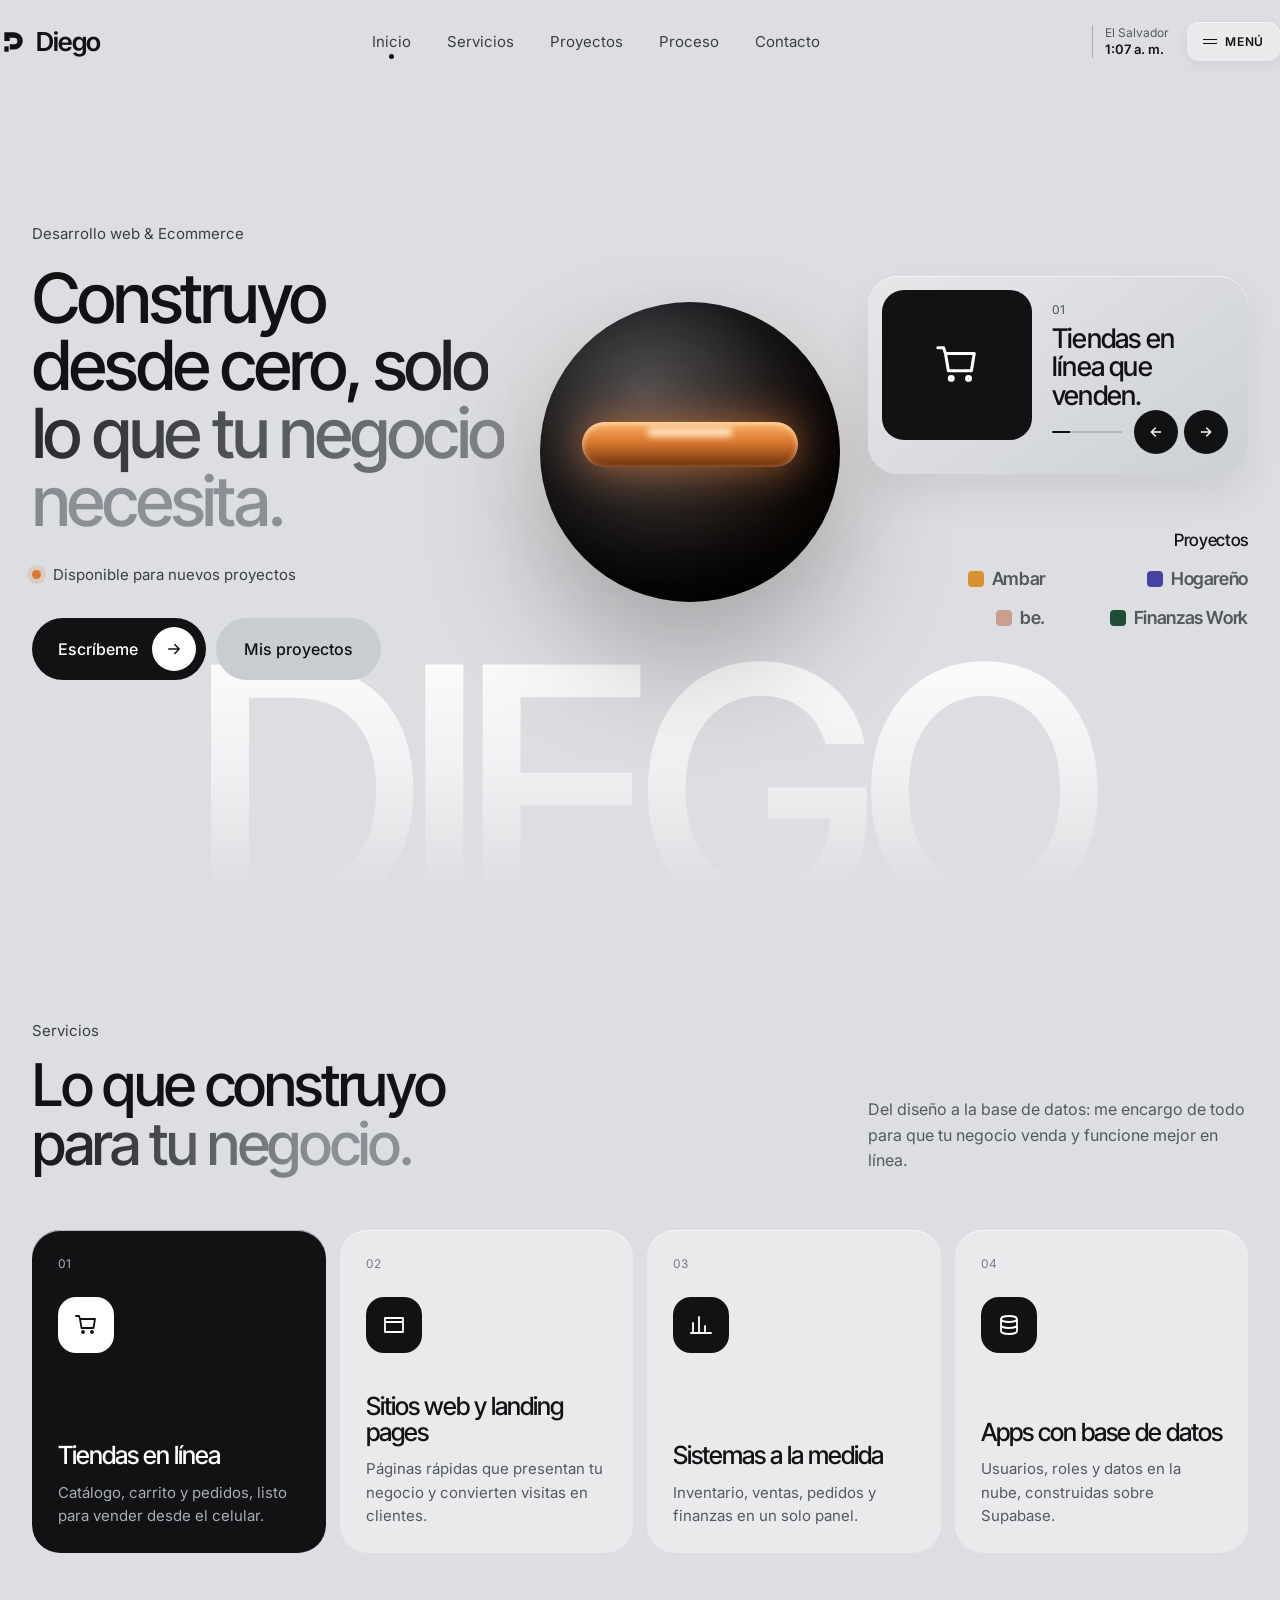
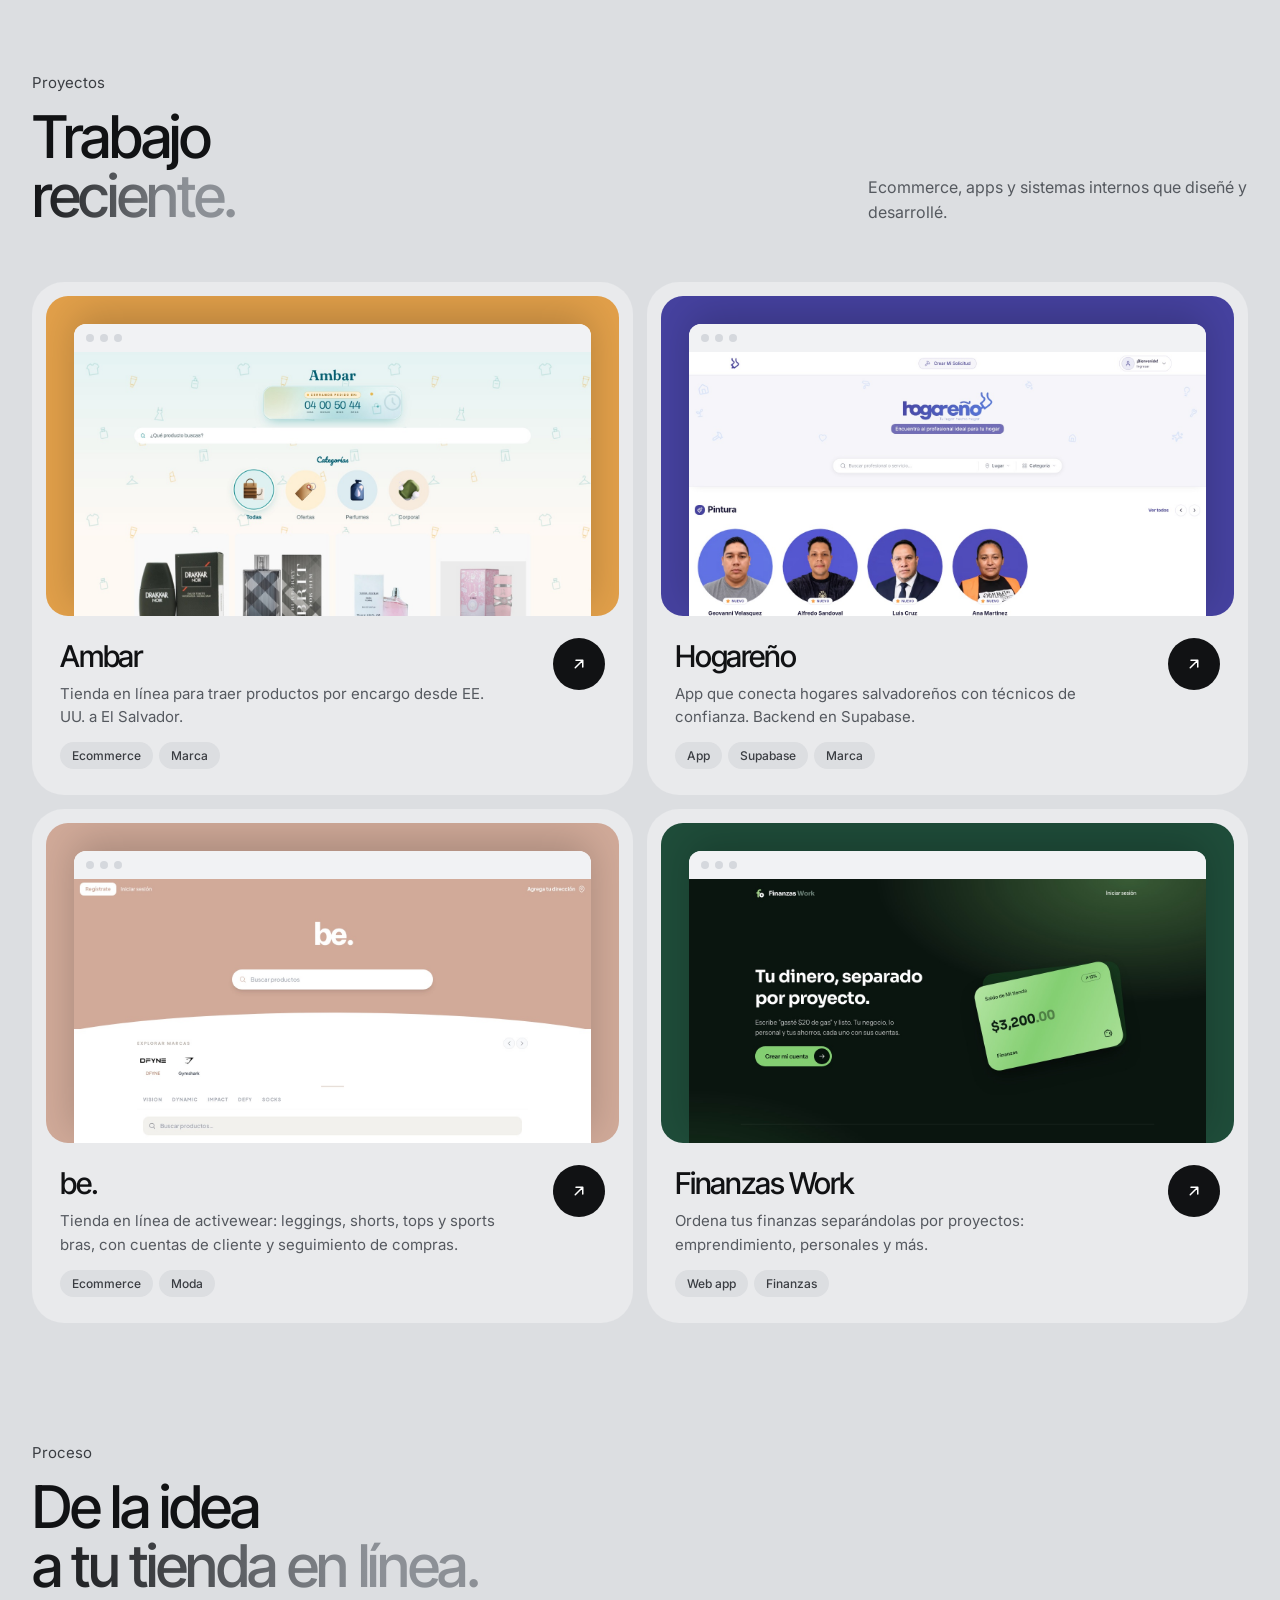
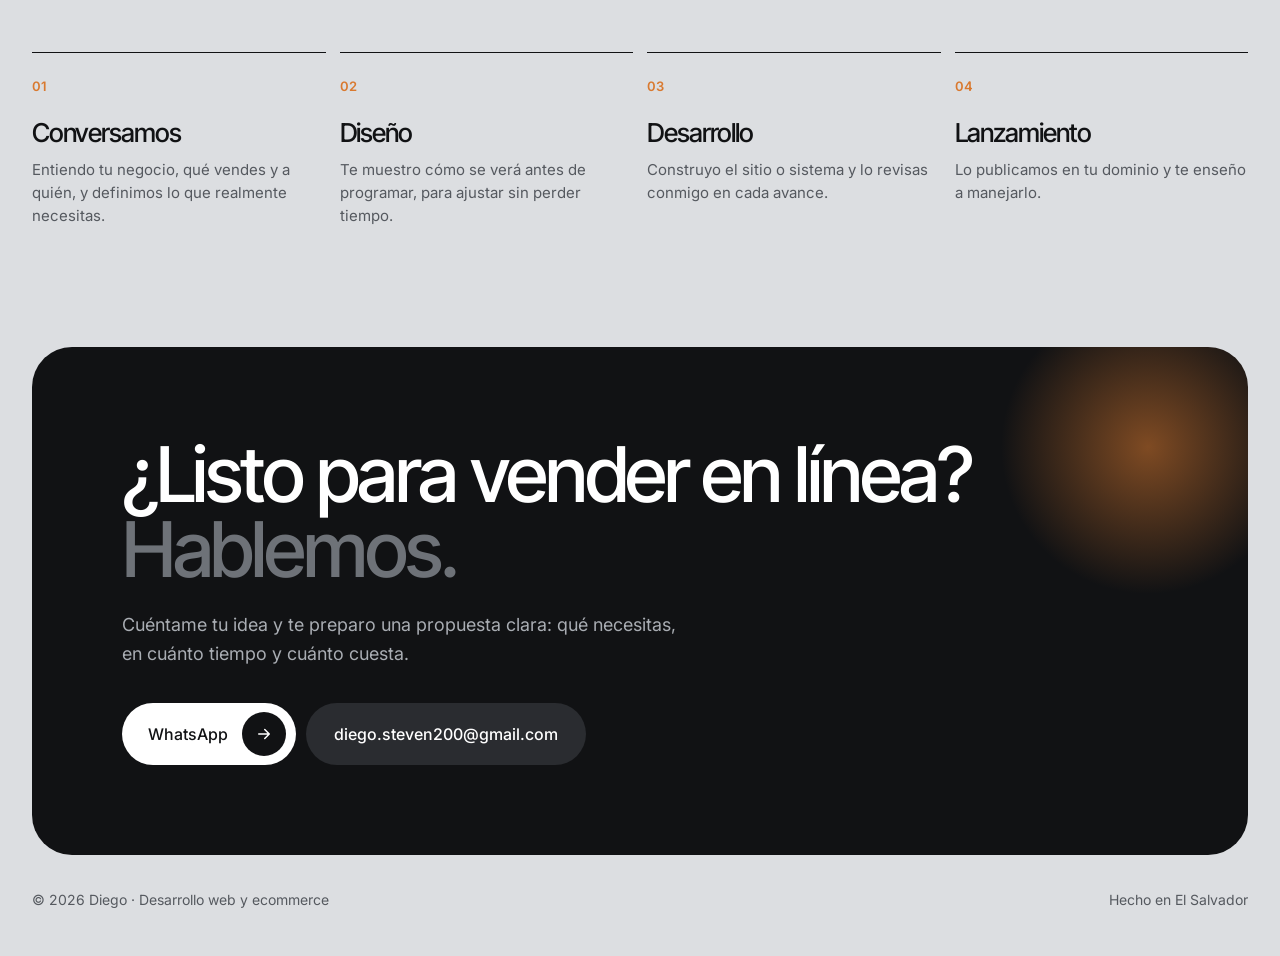
==== index.html @ 3a3959de "Cambiar Meli por be. (beoficial.com)" ====
<!doctype html>
<html lang="es">
<head>
<meta charset="utf-8">
<meta name="viewport" content="width=device-width, initial-scale=1">
<title>Diego — Desarrollo web y ecommerce</title>
<meta name="description" content="Diseño y desarrollo de tiendas en línea, sitios web y sistemas a la medida en El Salvador.">
<link rel="preconnect" href="https://fonts.googleapis.com">
<link href="https://fonts.googleapis.com/css2?family=Inter:wght@400;500;600&family=Inter+Tight:wght@400;500;600;700&display=swap" rel="stylesheet">
<style>
  /* ====== Colores: cambia aquí ====== */
  :root{
    --bg:#DCDEE1;        /* gris del fondo */
    --ink:#111214;       /* negro principal */
    --gray:#8C9096;      /* gris del texto que se desvanece */
    --soft:#C9CCD0;      /* gris de botones y tarjetas */
    --card:#E9EAEC;
    --accent:#D9792F;    /* naranja de detalles */
  }
  *{box-sizing:border-box}
  html{scroll-behavior:smooth}
  body{margin:0;background:var(--bg);color:var(--ink);font-family:Inter,system-ui,sans-serif;-webkit-font-smoothing:antialiased}
  a{color:inherit;text-decoration:none}
  h1,h2,h3{font-family:'Inter Tight',Inter,sans-serif;margin:0;letter-spacing:-.04em}
  p{margin:0}
  button{font:inherit;cursor:pointer;border:0;background:none;color:inherit}
  .container{max-width:1320px;margin:0 auto;padding:0 32px}

  /* ---------- Header ---------- */
  header{position:sticky;top:0;z-index:20;background:rgba(220,222,225,.8);backdrop-filter:blur(12px)}
  .nav{display:flex;align-items:center;justify-content:space-between;gap:16px;padding:20px 0}
  .logo{display:flex;align-items:center;gap:10px;font-family:'Inter Tight',sans-serif;font-weight:600;font-size:26px;letter-spacing:-.03em}
  .logo svg{width:26px;height:26px}
  .menu{display:flex;gap:4px}
  .menu a{position:relative;padding:12px 16px;font-size:15px;color:#3A3D42;border-radius:999px}
  .menu a:hover{background:rgba(0,0,0,.05)}
  .menu a.active::after{content:"";position:absolute;left:50%;bottom:4px;width:5px;height:5px;margin-left:-2.5px;border-radius:50%;background:var(--ink)}
  .right{display:flex;align-items:center;gap:18px}
  .clock{border-left:1px solid #A9ADB3;padding-left:12px;font-size:12px;line-height:1.35;color:#55595F}
  .clock b{display:block;font-weight:600;color:var(--ink);font-size:13px}
  .menu-btn{display:flex;align-items:center;gap:8px;padding:12px 16px;font-size:12px;font-weight:600;letter-spacing:.06em;background:var(--card);border-radius:12px;box-shadow:0 1px 0 rgba(255,255,255,.7) inset,0 4px 14px rgba(0,0,0,.06)}
  .menu-btn span{display:block;width:14px;height:1.5px;background:var(--ink);box-shadow:0 4px 0 var(--ink)}
  .menu-btn span{transform:translateY(-2px)}

  /* ---------- Hero ---------- */
  .hero{position:relative;overflow:hidden;min-height:calc(100vh - 82px);display:flex;flex-direction:column}
  .hero-grid{position:relative;z-index:2;flex:1;display:grid;grid-template-columns:minmax(0,1.2fr) minmax(0,.75fr) 380px;gap:28px;align-items:center;padding-top:40px;padding-bottom:120px}
  .eyebrow{font-size:15px;color:#3A3D42;margin-bottom:22px}
  .hero h1{font-weight:500;font-size:clamp(44px,5.4vw,84px);line-height:.98}
  .fade{background:linear-gradient(90deg,var(--ink) 0%,var(--gray) 75%);-webkit-background-clip:text;background-clip:text;color:transparent}
  .status{display:flex;align-items:center;gap:12px;margin-top:30px;font-size:15px;color:#3A3D42}
  .dot{width:9px;height:9px;border-radius:50%;background:var(--accent);box-shadow:0 0 0 5px rgba(217,121,47,.18)}
  .ctas{display:flex;flex-wrap:wrap;gap:10px;margin-top:34px}
  .pill{display:inline-flex;align-items:center;gap:14px;height:62px;padding:0 10px 0 26px;border-radius:999px;font-size:16px;font-weight:500}
  .pill-dark{background:var(--ink);color:#fff}
  .pill-dark i{width:44px;height:44px;border-radius:50%;background:#fff;color:var(--ink);display:flex;align-items:center;justify-content:center;transition:transform .25s}
  .pill-dark:hover i{transform:translateX(4px)}
  .pill-gray{background:var(--soft);color:var(--ink);padding:0 28px}
  .pill-gray:hover{background:#BCC0C5}

  /* orbe central (reemplazable por tu foto) */
  .visual{position:relative;width:100%;max-width:400px;aspect-ratio:1;justify-self:center;pointer-events:none}
  .orb{position:absolute;inset:0;border-radius:50%;
       background:radial-gradient(circle at 35% 30%,#4a4d52 0%,#1b1c1f 45%,#0a0a0b 70%);
       box-shadow:inset -30px -40px 80px rgba(0,0,0,.6),0 60px 120px rgba(0,0,0,.25)}
  .glow{position:absolute;left:14%;right:14%;top:40%;height:15%;border-radius:999px;
        background:linear-gradient(180deg,#FFB067 0%,#D9792F 45%,#6A2E0C 100%);
        box-shadow:0 0 40px rgba(255,140,60,.55),0 0 120px rgba(255,120,40,.35),inset 0 2px 6px rgba(255,230,190,.8)}
  .glow::after{content:"";position:absolute;left:30%;right:30%;top:12%;height:22%;border-radius:999px;background:rgba(255,236,200,.85);filter:blur(3px)}
  .hero-photo{position:absolute;inset:0;width:100%;height:100%;object-fit:contain}

  .side{justify-self:end;width:100%;max-width:420px;display:flex;flex-direction:column;gap:56px}
  .slider{position:relative;z-index:2;background:linear-gradient(145deg,#E6E7E9,#CDD0D4);border-radius:30px;padding:14px;display:grid;grid-template-columns:150px 1fr;gap:20px;box-shadow:0 1px 0 rgba(255,255,255,.6) inset,0 20px 40px rgba(0,0,0,.08)}
  .slider .tile{aspect-ratio:1;border-radius:22px;background:var(--ink);color:#fff;display:flex;align-items:center;justify-content:center}
  .slider .tile svg{width:46px;height:46px}
  .slide-body{display:flex;flex-direction:column;padding:12px 6px 6px 0;min-height:150px}
  .slide-n{font-size:12px;color:#4A4E54}
  .slide-t{font-family:'Inter Tight',sans-serif;font-size:27px;line-height:1.05;letter-spacing:-.03em;color:var(--ink);margin-top:8px;font-weight:500}
  .slide-foot{margin-top:auto;display:flex;align-items:center;justify-content:space-between;gap:12px}
  .bar{flex:1;height:2px;background:rgba(0,0,0,.15);border-radius:2px;overflow:hidden}
  .bar span{display:block;height:100%;width:25%;background:var(--ink);transition:transform .35s}
  .arrows{display:flex;gap:6px}
  .arrows button{width:44px;height:44px;border-radius:50%;background:var(--ink);color:#fff;display:flex;align-items:center;justify-content:center}
  .arrows button:hover{background:#2A2C30}

  .clients h4{margin:0 0 18px;text-align:right;font-family:'Inter Tight',sans-serif;font-weight:500;font-size:17px;letter-spacing:-.02em}
  .logos{display:grid;grid-template-columns:repeat(2,minmax(0,1fr));gap:18px 26px;justify-items:end}
  .logos span{display:flex;align-items:center;gap:8px;font-family:'Inter Tight',sans-serif;font-weight:600;font-size:18px;color:#55595F;letter-spacing:-.02em}
  .logos i{width:16px;height:16px;border-radius:4px;background:#55595F;display:inline-block}

  .wordmark{position:absolute;z-index:0;left:0;right:0;bottom:-.18em;text-align:center;font-family:'Inter Tight',sans-serif;font-weight:500;font-size:clamp(120px,27vw,420px);line-height:1;letter-spacing:-.06em;
            background:linear-gradient(180deg,#fff 0%,rgba(255,255,255,.55) 45%,rgba(220,222,225,0) 80%);-webkit-background-clip:text;background-clip:text;color:transparent;pointer-events:none;user-select:none}

  /* ---------- Secciones ---------- */
  section.block{padding:120px 0}
  .sec-head{display:flex;flex-wrap:wrap;justify-content:space-between;align-items:flex-end;gap:24px;margin-bottom:56px}
  .sec-head small{display:block;font-size:15px;color:#3A3D42;margin-bottom:16px}
  .sec-head h2{font-weight:500;font-size:clamp(36px,4.6vw,64px);line-height:1}
  .sec-head p{max-width:380px;font-size:16px;line-height:1.6;color:#55595F}

  .services{display:grid;grid-template-columns:repeat(4,minmax(0,1fr));gap:14px}
  .svc{background:var(--card);border-radius:28px;padding:26px;min-height:300px;display:flex;flex-direction:column;box-shadow:0 1px 0 rgba(255,255,255,.7) inset}
  .svc .n{font-size:12px;color:#7A7E84}
  .svc .ic{width:56px;height:56px;border-radius:18px;background:var(--ink);color:#fff;display:flex;align-items:center;justify-content:center;margin:26px 0 auto}
  .svc h3{font-weight:500;font-size:25px;line-height:1.05;margin-top:40px}
  .svc p{margin-top:12px;font-size:15px;line-height:1.55;color:#55595F}
  .svc.dark{background:var(--ink);color:#fff}
  .svc.dark .ic{background:#fff;color:var(--ink)}
  .svc.dark p,.svc.dark .n{color:#A9ADB3}

  .projects{display:grid;grid-template-columns:repeat(2,minmax(0,1fr));gap:14px}
  .proj{background:var(--card);border-radius:32px;padding:14px;display:flex;flex-direction:column}
  .shot{height:320px;border-radius:22px;padding:28px 28px 0;display:flex;align-items:flex-end;overflow:hidden}
  .shot img{width:100%;height:100%;object-fit:cover;object-position:top;border-radius:12px 12px 0 0}
  .mock{width:100%;height:100%;background:#fff;border-radius:12px 12px 0 0;box-shadow:0 -10px 40px rgba(0,0,0,.2);display:flex;flex-direction:column;overflow:hidden}
  .mock .top{height:28px;background:#F1F2F4;display:flex;align-items:center;gap:6px;padding:0 12px}
  .mock .top i{width:8px;height:8px;border-radius:50%;background:#D5D8DD}
  .mock .in{flex:1;padding:18px;display:flex;flex-direction:column;gap:12px}
  .mock .row{display:flex;justify-content:space-between;align-items:center;font-family:'Inter Tight',sans-serif;font-weight:700;font-size:18px}
  .mock .row span{width:60px;height:20px;border-radius:6px}
  .mock .g{display:grid;grid-template-columns:repeat(3,1fr);gap:10px;flex:1}
  .mock .g div{border-radius:8px}
  .mock img{flex:1;min-height:0;width:100%;height:auto;object-fit:cover;object-position:top;border-radius:0;display:block}
  a.shot .mock{transition:transform .3s ease}
  a.shot:hover .mock{transform:translateY(-6px)}
  .proj-info{display:flex;justify-content:space-between;align-items:flex-start;gap:16px;padding:22px 14px 12px}
  .proj-info h3{font-weight:500;font-size:30px}
  .proj-info p{margin-top:8px;font-size:15px;line-height:1.55;color:#55595F;max-width:440px}
  .tags{display:flex;flex-wrap:wrap;gap:6px;margin-top:14px}
  .tags span{font-size:12px;font-weight:500;padding:6px 12px;border-radius:999px;background:var(--bg);color:#3A3D42}
  .go{flex:none;width:52px;height:52px;border-radius:50%;background:var(--ink);color:#fff;display:flex;align-items:center;justify-content:center}
  .go.off{background:var(--soft)}

  .steps{display:grid;grid-template-columns:repeat(4,minmax(0,1fr));gap:14px;list-style:none;margin:0;padding:0}
  .steps li{border-top:1.5px solid var(--ink);padding-top:22px}
  .steps .n{font-size:13px;color:var(--accent);font-weight:600}
  .steps h3{font-weight:500;font-size:26px;margin-top:22px}
  .steps p{margin-top:10px;font-size:15px;line-height:1.55;color:#55595F}

  .contact{background:var(--ink);color:#fff;border-radius:40px;padding:clamp(36px,7vw,96px);position:relative;overflow:hidden}
  .contact h2{font-weight:500;font-size:clamp(40px,6vw,88px);line-height:.98;max-width:900px}
  .contact h2 em{font-style:normal;color:#6E7278}
  .contact p{margin-top:24px;font-size:18px;line-height:1.6;color:#A9ADB3;max-width:560px}
  .contact .ctas .pill-dark{background:#fff;color:var(--ink)}
  .contact .ctas .pill-dark i{background:var(--ink);color:#fff}
  .contact .ctas .pill-gray{background:#2A2C30;color:#fff}
  .contact .glow-line{position:absolute;right:-60px;top:-60px;width:320px;height:320px;border-radius:50%;background:radial-gradient(circle,rgba(217,121,47,.55),rgba(217,121,47,0) 65%)}

  footer{display:flex;flex-wrap:wrap;justify-content:space-between;gap:12px;padding:36px 0 48px;font-size:14px;color:#55595F}

  /* ---------- Responsive ---------- */
  @media (max-width:1080px){
    .menu{display:none}
    .menu.open{display:flex;position:absolute;top:76px;left:16px;right:16px;flex-direction:column;background:var(--card);border-radius:20px;padding:10px;box-shadow:0 20px 40px rgba(0,0,0,.12)}
    .hero-grid{grid-template-columns:1fr;gap:48px}
    .visual{max-width:340px}
    .side{justify-self:stretch;max-width:none}
    .services{grid-template-columns:repeat(2,minmax(0,1fr))}
    .steps{grid-template-columns:repeat(2,minmax(0,1fr))}
  }
  @media (max-width:720px){
    .container{padding:0 20px}
    .clock{display:none}
    .projects,.services,.steps{grid-template-columns:1fr}
    .slider{grid-template-columns:110px 1fr}
    .slide-t{font-size:22px}
    .logos{justify-items:start}
    .clients h4{text-align:left}
    .shot{height:240px}
    section.block{padding:80px 0}
  }
</style>
</head>
<body>

<header>
  <div class="container nav">
    <a href="#inicio" class="logo" aria-label="Diego, inicio">
      <svg viewBox="0 0 24 24" fill="currentColor" aria-hidden="true"><path d="M4 3h9a8 8 0 0 1 0 16H9v-5h4a3 3 0 0 0 0-6H9v3H4z"/><path d="M4 16h4v5H4z"/></svg>
      Diego
    </a>
    <nav class="menu" id="menu" aria-label="Principal">
      <a href="#inicio" class="active">Inicio</a>
      <a href="#servicios">Servicios</a>
      <a href="#proyectos">Proyectos</a>
      <a href="#proceso">Proceso</a>
      <a href="#contacto">Contacto</a>
    </nav>
    <div class="right">
      <div class="clock">El Salvador<b id="clock">--:--</b></div>
      <button class="menu-btn" id="menuBtn" aria-expanded="false" aria-controls="menu"><span></span>MENÚ</button>
    </div>
  </div>
</header>

<main>
<!-- ================= HERO ================= -->
<section class="hero" id="inicio">
  <div class="container hero-grid">
    <div>
      <p class="eyebrow">Desarrollo web &amp; Ecommerce</p>
      <h1>Construyo desde cero, <span class="fade">solo lo que tu negocio necesita.</span></h1>
      <div class="status"><span class="dot"></span>Disponible para nuevos proyectos</div>
      <div class="ctas">
        <a href="#contacto" class="pill pill-dark">Escríbeme
          <i><svg width="18" height="18" viewBox="0 0 24 24" fill="none" stroke="currentColor" stroke-width="2" stroke-linecap="round" stroke-linejoin="round" aria-hidden="true"><path d="M5 12h14M13 6l6 6-6 6"/></svg></i></a>
        <a href="#proyectos" class="pill pill-gray">Mis proyectos</a>
      </div>
    </div>

    <!-- Visual central. Para usar tu foto: agrega <img class="hero-photo" src="foto.png" alt=""> dentro y borra el orbe -->
    <div class="visual" aria-hidden="true">
      <div class="orb"></div>
      <div class="glow"></div>
    </div>

    <div class="side">
      <div class="slider" aria-roledescription="carrusel" aria-label="Servicios">
        <div class="tile" id="slideIcon"></div>
        <div class="slide-body">
          <span class="slide-n" id="slideN">01</span>
          <p class="slide-t" id="slideT" aria-live="polite"></p>
          <div class="slide-foot">
            <div class="bar"><span id="slideBar"></span></div>
            <div class="arrows">
              <button id="prev" aria-label="Anterior"><svg width="16" height="16" viewBox="0 0 24 24" fill="none" stroke="currentColor" stroke-width="2" stroke-linecap="round" stroke-linejoin="round"><path d="M19 12H5M11 6l-6 6 6 6"/></svg></button>
              <button id="next" aria-label="Siguiente"><svg width="16" height="16" viewBox="0 0 24 24" fill="none" stroke="currentColor" stroke-width="2" stroke-linecap="round" stroke-linejoin="round"><path d="M5 12h14M13 6l6 6-6 6"/></svg></button>
            </div>
          </div>
        </div>
      </div>

      <div class="clients">
        <h4>Proyectos</h4>
        <div class="logos">
          <span><i style="background:#D9902F"></i>Ambar</span>
          <span><i style="background:#4642A0"></i>Hogareño</span>
          <span><i style="background:#C9A08E"></i>be.</span>
          <span><i style="background:#1F4D3A"></i>Finanzas Work</span>
        </div>
      </div>
    </div>
  </div>
  <div class="wordmark" aria-hidden="true">DIEGO</div>
</section>

<!-- ================= SERVICIOS ================= -->
<section class="block" id="servicios">
  <div class="container">
    <div class="sec-head">
      <div><small>Servicios</small><h2>Lo que construyo<br><span class="fade">para tu negocio.</span></h2></div>
      <p>Del diseño a la base de datos: me encargo de todo para que tu negocio venda y funcione mejor en línea.</p>
    </div>
    <div class="services">
      <article class="svc dark">
        <span class="n">01</span>
        <div class="ic"><svg width="24" height="24" viewBox="0 0 24 24" fill="none" stroke="currentColor" stroke-width="1.8" stroke-linecap="round" stroke-linejoin="round" aria-hidden="true"><path d="M6 6h15l-1.5 9h-12zM6 6 5 3H2M9 20a1 1 0 1 0 0-2 1 1 0 0 0 0 2zM18 20a1 1 0 1 0 0-2 1 1 0 0 0 0 2z"/></svg></div>
        <h3>Tiendas en línea</h3>
        <p>Catálogo, carrito y pedidos, listo para vender desde el celular.</p>
      </article>
      <article class="svc">
        <span class="n">02</span>
        <div class="ic"><svg width="24" height="24" viewBox="0 0 24 24" fill="none" stroke="currentColor" stroke-width="1.8" stroke-linecap="round" stroke-linejoin="round" aria-hidden="true"><path d="M3 5h18v14H3zM3 9h18"/></svg></div>
        <h3>Sitios web y landing pages</h3>
        <p>Páginas rápidas que presentan tu negocio y convierten visitas en clientes.</p>
      </article>
      <article class="svc">
        <span class="n">03</span>
        <div class="ic"><svg width="24" height="24" viewBox="0 0 24 24" fill="none" stroke="currentColor" stroke-width="1.8" stroke-linecap="round" stroke-linejoin="round" aria-hidden="true"><path d="M4 20V10M10 20V4M16 20v-7M22 20H2"/></svg></div>
        <h3>Sistemas a la medida</h3>
        <p>Inventario, ventas, pedidos y finanzas en un solo panel.</p>
      </article>
      <article class="svc">
        <span class="n">04</span>
        <div class="ic"><svg width="24" height="24" viewBox="0 0 24 24" fill="none" stroke="currentColor" stroke-width="1.8" stroke-linecap="round" stroke-linejoin="round" aria-hidden="true"><path d="M12 3c4.4 0 8 1.3 8 3s-3.6 3-8 3-8-1.3-8-3 3.6-3 8-3zM4 6v12c0 1.7 3.6 3 8 3s8-1.3 8-3V6M4 12c0 1.7 3.6 3 8 3s8-1.3 8-3"/></svg></div>
        <h3>Apps con base de datos</h3>
        <p>Usuarios, roles y datos en la nube, construidas sobre Supabase.</p>
      </article>
    </div>
  </div>
</section>

<!-- ================= PROYECTOS ================= -->
<section class="block" id="proyectos" style="padding-top:0">
  <div class="container">
    <div class="sec-head">
      <div><small>Proyectos</small><h2>Trabajo<br><span class="fade">reciente.</span></h2></div>
      <p>Ecommerce, apps y sistemas internos que diseñé y desarrollé.</p>
    </div>
    <div class="projects">

      <article class="proj">
        <a class="shot" href="https://ambarsv.com" target="_blank" rel="noopener" tabindex="-1" aria-hidden="true" style="background:#E2A04A">
          <div class="mock"><div class="top"><i></i><i></i><i></i></div><img src="img/ambar.jpg" alt="" loading="lazy" width="1440" height="900"></div>
        </a>
        <div class="proj-info">
          <div><h3>Ambar</h3><p>Tienda en línea para traer productos por encargo desde EE. UU. a El Salvador.</p><div class="tags"><span>Ecommerce</span><span>Marca</span></div></div>
          <a class="go" href="https://ambarsv.com" target="_blank" rel="noopener" aria-label="Visitar ambarsv.com"><svg width="18" height="18" viewBox="0 0 24 24" fill="none" stroke="currentColor" stroke-width="2" stroke-linecap="round" stroke-linejoin="round"><path d="M7 17 17 7M8 7h9v9"/></svg></a>
        </div>
      </article>

      <article class="proj">
        <a class="shot" href="https://www.xn--hogareo-9za.app" target="_blank" rel="noopener" tabindex="-1" aria-hidden="true" style="background:#4642A0">
          <div class="mock"><div class="top"><i></i><i></i><i></i></div><img src="img/hogareno.jpg" alt="" loading="lazy" width="1440" height="900"></div>
        </a>
        <div class="proj-info">
          <div><h3>Hogareño</h3><p>App que conecta hogares salvadoreños con técnicos de confianza. Backend en Supabase.</p><div class="tags"><span>App</span><span>Supabase</span><span>Marca</span></div></div>
          <a class="go" href="https://www.xn--hogareo-9za.app" target="_blank" rel="noopener" aria-label="Visitar hogareño.app"><svg width="18" height="18" viewBox="0 0 24 24" fill="none" stroke="currentColor" stroke-width="2" stroke-linecap="round" stroke-linejoin="round"><path d="M7 17 17 7M8 7h9v9"/></svg></a>
        </div>
      </article>

      <article class="proj">
        <a class="shot" href="https://beoficial.com" target="_blank" rel="noopener" tabindex="-1" aria-hidden="true" style="background:#D1AA99">
          <div class="mock"><div class="top"><i></i><i></i><i></i></div><img src="img/beoficial.jpg" alt="" loading="lazy" width="1440" height="900"></div>
        </a>
        <div class="proj-info">
          <div><h3>be.</h3><p>Tienda en línea de activewear: leggings, shorts, tops y sports bras, con cuentas de cliente y seguimiento de compras.</p><div class="tags"><span>Ecommerce</span><span>Moda</span></div></div>
          <a class="go" href="https://beoficial.com" target="_blank" rel="noopener" aria-label="Visitar beoficial.com"><svg width="18" height="18" viewBox="0 0 24 24" fill="none" stroke="currentColor" stroke-width="2" stroke-linecap="round" stroke-linejoin="round"><path d="M7 17 17 7M8 7h9v9"/></svg></a>
        </div>
      </article>

      <article class="proj">
        <a class="shot" href="https://finanzas.work" target="_blank" rel="noopener" tabindex="-1" aria-hidden="true" style="background:#1F4D3A">
          <div class="mock"><div class="top"><i></i><i></i><i></i></div><img src="img/finanzas.jpg" alt="" loading="lazy" width="1440" height="900"></div>
        </a>
        <div class="proj-info">
          <div><h3>Finanzas Work</h3><p>Ordena tus finanzas separándolas por proyectos: emprendimiento, personales y más.</p><div class="tags"><span>Web app</span><span>Finanzas</span></div></div>
          <a class="go" href="https://finanzas.work" target="_blank" rel="noopener" aria-label="Visitar finanzas.work"><svg width="18" height="18" viewBox="0 0 24 24" fill="none" stroke="currentColor" stroke-width="2" stroke-linecap="round" stroke-linejoin="round"><path d="M7 17 17 7M8 7h9v9"/></svg></a>
        </div>
      </article>

    </div>
  </div>
</section>

<!-- ================= PROCESO ================= -->
<section class="block" id="proceso" style="padding-top:0">
  <div class="container">
    <div class="sec-head">
      <div><small>Proceso</small><h2>De la idea<br><span class="fade">a tu tienda en línea.</span></h2></div>
    </div>
    <ol class="steps">
      <li><span class="n">01</span><h3>Conversamos</h3><p>Entiendo tu negocio, qué vendes y a quién, y definimos lo que realmente necesitas.</p></li>
      <li><span class="n">02</span><h3>Diseño</h3><p>Te muestro cómo se verá antes de programar, para ajustar sin perder tiempo.</p></li>
      <li><span class="n">03</span><h3>Desarrollo</h3><p>Construyo el sitio o sistema y lo revisas conmigo en cada avance.</p></li>
      <li><span class="n">04</span><h3>Lanzamiento</h3><p>Lo publicamos en tu dominio y te enseño a manejarlo.</p></li>
    </ol>
  </div>
</section>

<!-- ================= CONTACTO ================= -->
<section class="block" id="contacto" style="padding-top:0;padding-bottom:0">
  <div class="container">
    <div class="contact">
      <div class="glow-line" aria-hidden="true"></div>
      <h2>¿Listo para vender en línea? <em>Hablemos.</em></h2>
      <p>Cuéntame tu idea y te preparo una propuesta clara: qué necesitas, en cuánto tiempo y cuánto cuesta.</p>
      <div class="ctas">
        <!-- WhatsApp -->
        <a href="https://wa.me/50360613651" target="_blank" rel="noopener" class="pill pill-dark">WhatsApp
          <i><svg width="18" height="18" viewBox="0 0 24 24" fill="none" stroke="currentColor" stroke-width="2" stroke-linecap="round" stroke-linejoin="round" aria-hidden="true"><path d="M5 12h14M13 6l6 6-6 6"/></svg></i></a>
        <!-- Correo -->
        <a href="mailto:diego.steven200@gmail.com" class="pill pill-gray">diego.steven200@gmail.com</a>
      </div>
    </div>
    <footer>
      <span>© 2026 Diego · Desarrollo web y ecommerce</span>
      <span>Hecho en El Salvador</span>
    </footer>
  </div>
</section>
</main>

<script>
  // Reloj de El Salvador
  function tick(){
    try{
      const t = new Date().toLocaleTimeString('es-SV',{hour:'numeric',minute:'2-digit',timeZone:'America/El_Salvador'});
      document.getElementById('clock').textContent = t;
    }catch(e){}
  }
  tick(); setInterval(tick, 30000);

  // Menú en móvil
  const menu = document.getElementById('menu'), btn = document.getElementById('menuBtn');
  btn.addEventListener('click', () => {
    const open = menu.classList.toggle('open');
    btn.setAttribute('aria-expanded', open);
  });
  menu.querySelectorAll('a').forEach(a => a.addEventListener('click', () => {
    menu.classList.remove('open'); btn.setAttribute('aria-expanded', false);
  }));

  // Carrusel de la tarjeta
  const ic = (d) => '<svg viewBox="0 0 24 24" fill="none" stroke="currentColor" stroke-width="1.6" stroke-linecap="round" stroke-linejoin="round"><path d="'+d+'"/></svg>';
  const slides = [
    { t:'Tiendas en línea que venden.', i:'M6 6h15l-1.5 9h-12zM6 6 5 3H2M9 20a1 1 0 1 0 0-2 1 1 0 0 0 0 2zM18 20a1 1 0 1 0 0-2 1 1 0 0 0 0 2z' },
    { t:'Diseño que se ve profesional.', i:'M3 5h18v14H3zM3 9h18' },
    { t:'Sistemas para ordenarte.', i:'M4 20V10M10 20V4M16 20v-7M22 20H2' },
    { t:'Datos seguros en la nube.', i:'M12 3c4.4 0 8 1.3 8 3s-3.6 3-8 3-8-1.3-8-3 3.6-3 8-3zM4 6v12c0 1.7 3.6 3 8 3s8-1.3 8-3V6M4 12c0 1.7 3.6 3 8 3s8-1.3 8-3' }
  ];
  let s = 0;
  function show(k){
    s = (k + slides.length) % slides.length;
    document.getElementById('slideN').textContent = String(s+1).padStart(2,'0');
    document.getElementById('slideT').textContent = slides[s].t;
    document.getElementById('slideIcon').innerHTML = ic(slides[s].i);
    document.getElementById('slideBar').style.transform = 'translateX(' + (s*100) + '%)';
  }
  document.getElementById('prev').onclick = () => show(s-1);
  document.getElementById('next').onclick = () => show(s+1);
  show(0);
  setInterval(() => show(s+1), 5000);

  // Marca el enlace activo al hacer scroll
  const links = [...document.querySelectorAll('.menu a')];
  const obs = new IntersectionObserver(es => es.forEach(e => {
    if(e.isIntersecting){ links.forEach(l => l.classList.toggle('active', l.getAttribute('href') === '#'+e.target.id)); }
  }), {rootMargin:'-45% 0px -50% 0px'});
  document.querySelectorAll('main section[id]').forEach(sec => obs.observe(sec));
</script>
</body>
</html>
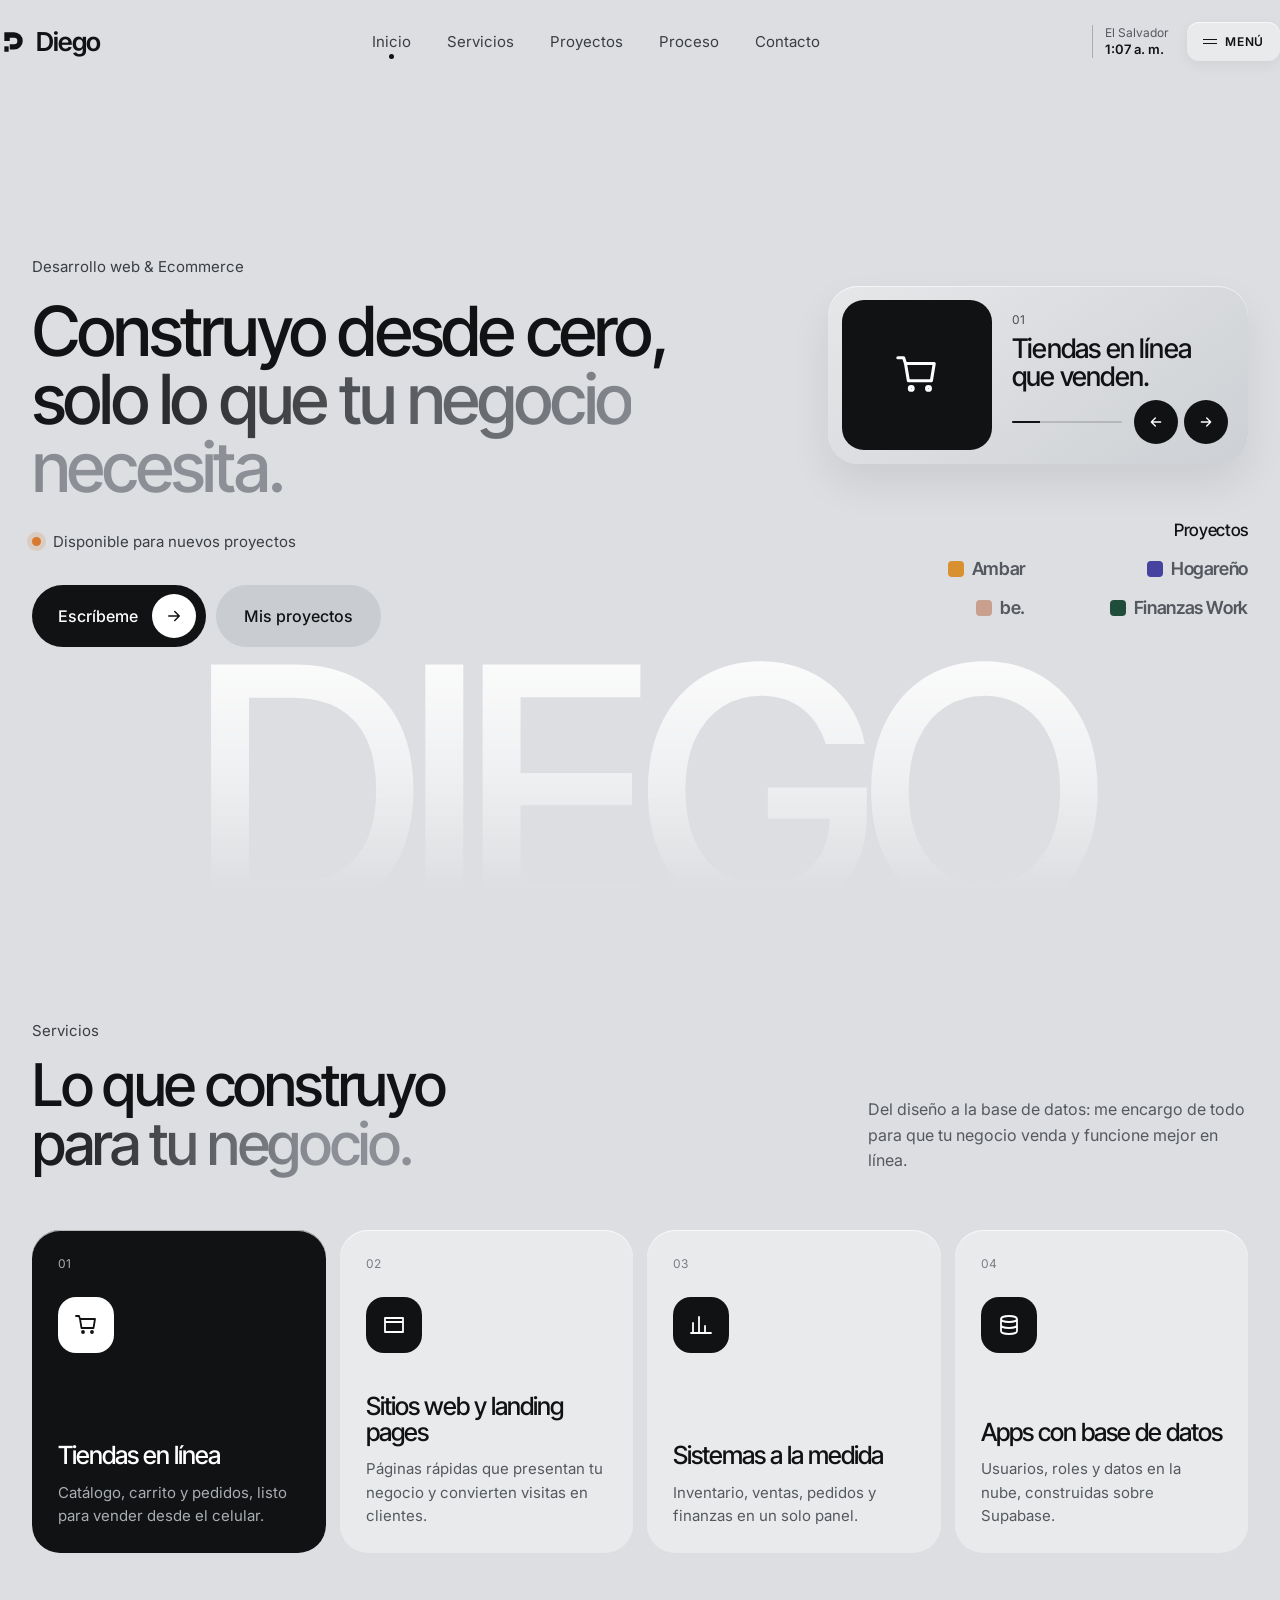
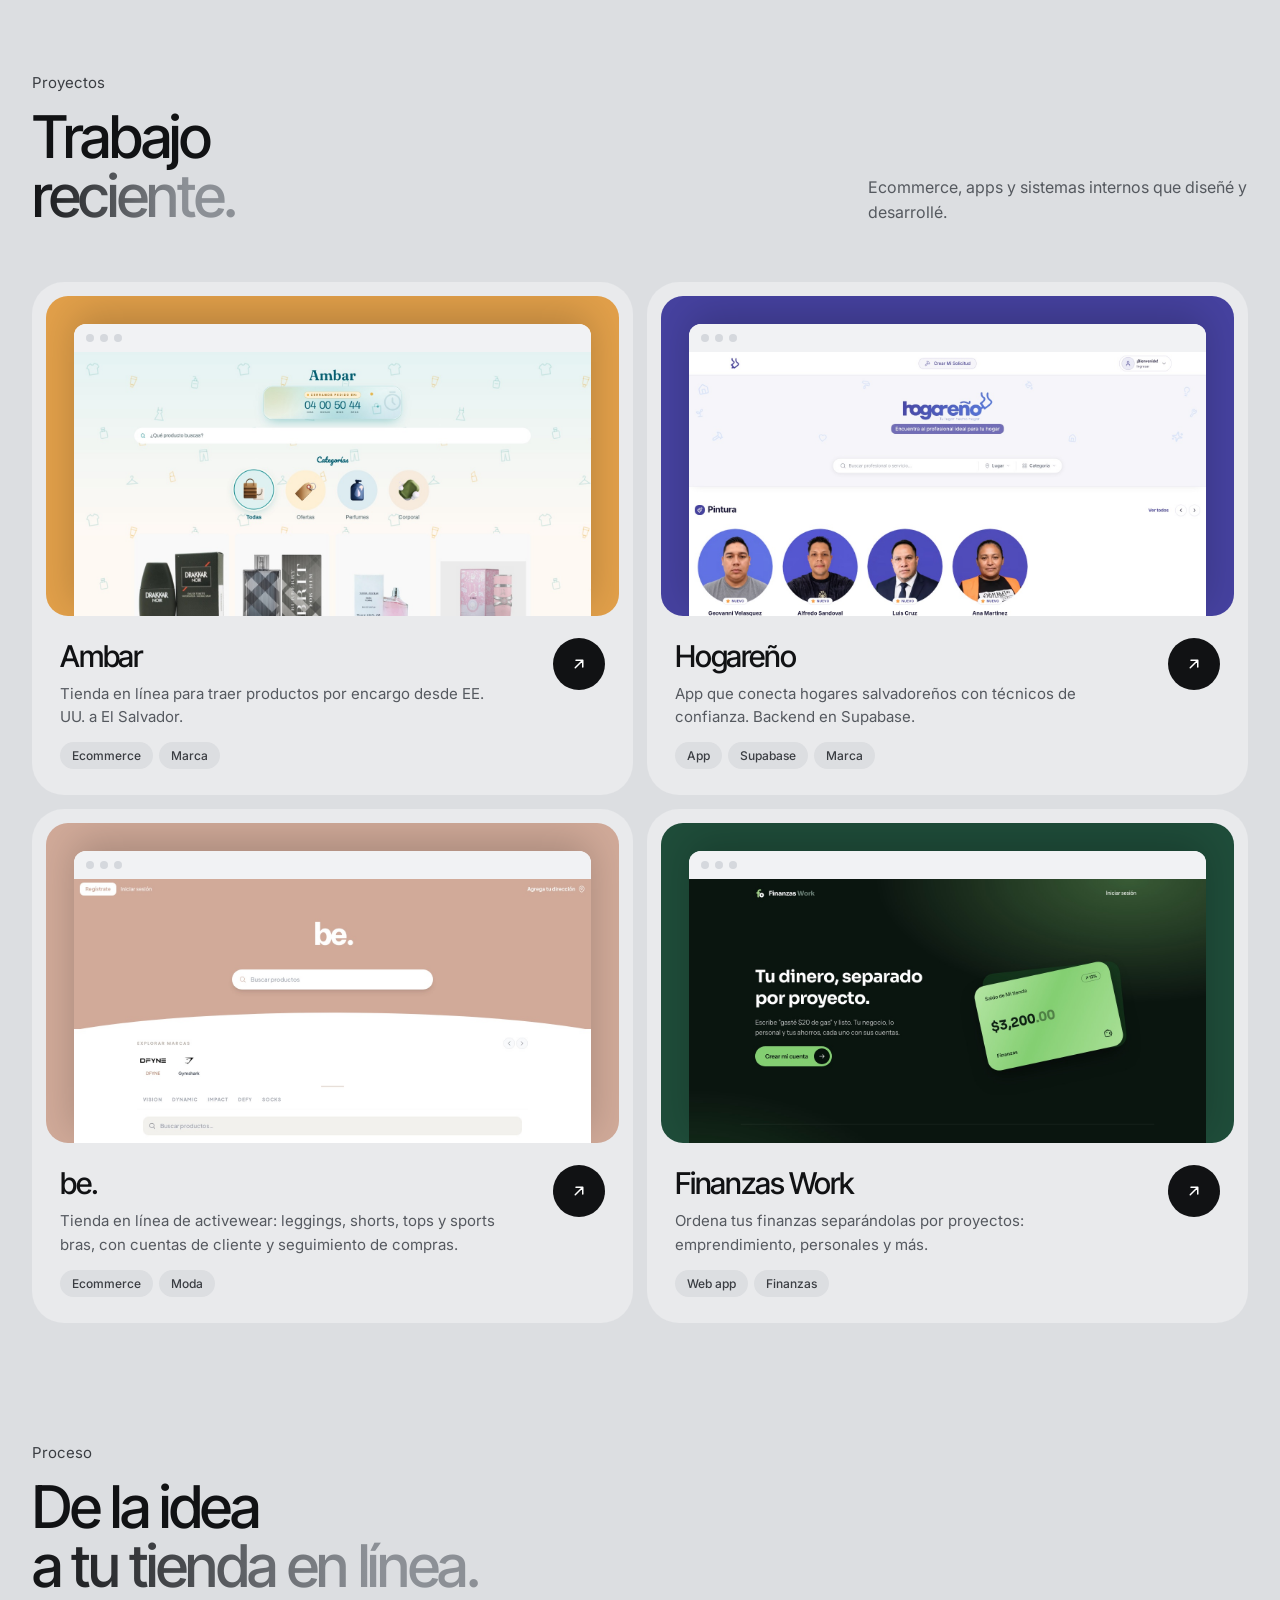
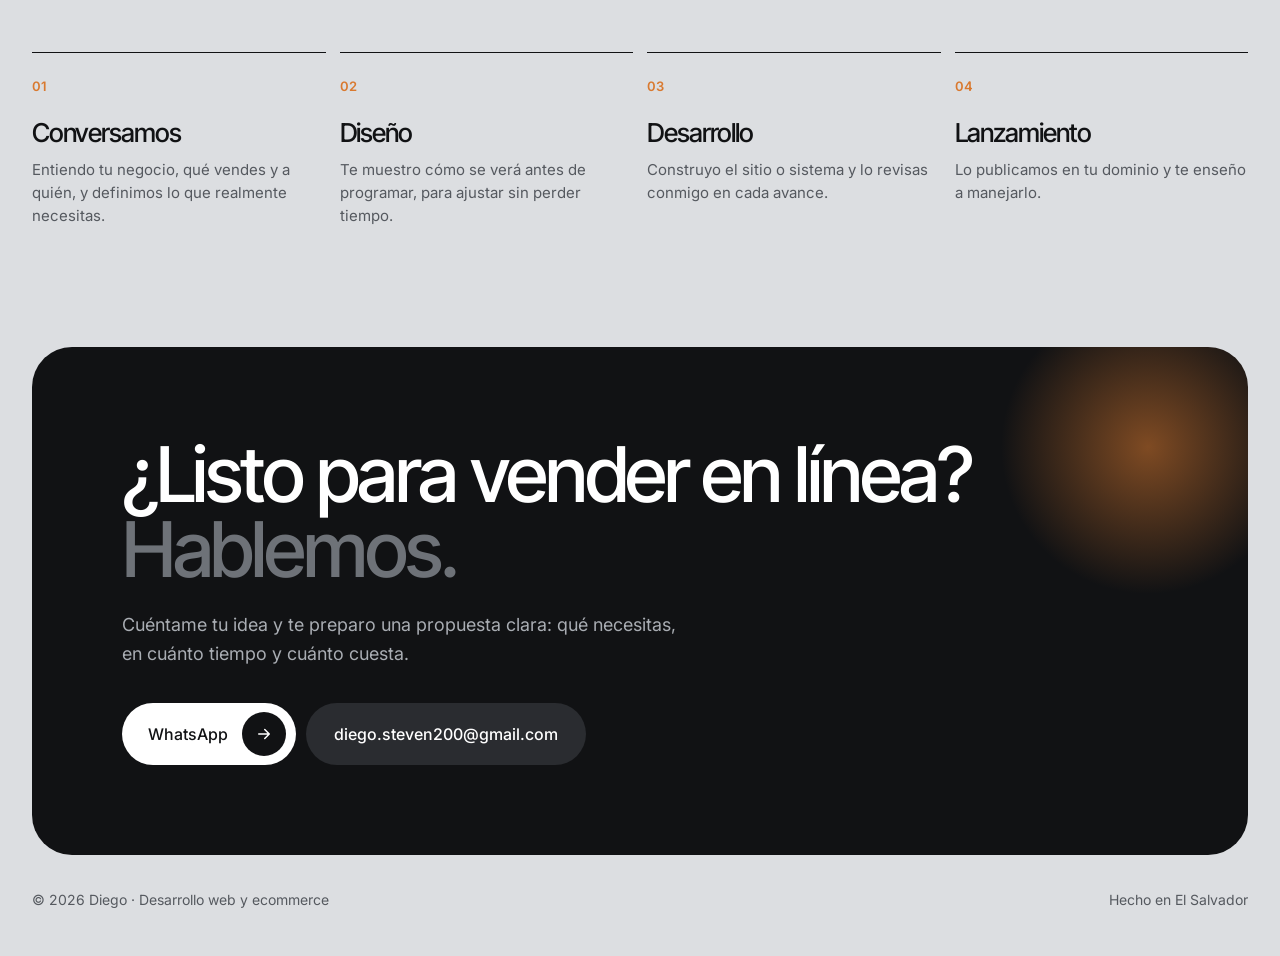
==== commit f04f9cf8: "Quitar orbe de la portada" ====
--- a/index.html
+++ b/index.html
@@ -44,7 +44,7 @@
 
   /* ---------- Hero ---------- */
   .hero{position:relative;overflow:hidden;min-height:calc(100vh - 82px);display:flex;flex-direction:column}
-  .hero-grid{position:relative;z-index:2;flex:1;display:grid;grid-template-columns:minmax(0,1.2fr) minmax(0,.75fr) 380px;gap:28px;align-items:center;padding-top:40px;padding-bottom:120px}
+  .hero-grid{position:relative;z-index:2;flex:1;display:grid;grid-template-columns:minmax(0,1fr) 420px;gap:64px;align-items:center;padding-top:40px;padding-bottom:120px}
   .eyebrow{font-size:15px;color:#3A3D42;margin-bottom:22px}
   .hero h1{font-weight:500;font-size:clamp(44px,5.4vw,84px);line-height:.98}
   .fade{background:linear-gradient(90deg,var(--ink) 0%,var(--gray) 75%);-webkit-background-clip:text;background-clip:text;color:transparent}
@@ -57,17 +57,6 @@
   .pill-dark:hover i{transform:translateX(4px)}
   .pill-gray{background:var(--soft);color:var(--ink);padding:0 28px}
   .pill-gray:hover{background:#BCC0C5}
-
-  /* orbe central (reemplazable por tu foto) */
-  .visual{position:relative;width:100%;max-width:400px;aspect-ratio:1;justify-self:center;pointer-events:none}
-  .orb{position:absolute;inset:0;border-radius:50%;
-       background:radial-gradient(circle at 35% 30%,#4a4d52 0%,#1b1c1f 45%,#0a0a0b 70%);
-       box-shadow:inset -30px -40px 80px rgba(0,0,0,.6),0 60px 120px rgba(0,0,0,.25)}
-  .glow{position:absolute;left:14%;right:14%;top:40%;height:15%;border-radius:999px;
-        background:linear-gradient(180deg,#FFB067 0%,#D9792F 45%,#6A2E0C 100%);
-        box-shadow:0 0 40px rgba(255,140,60,.55),0 0 120px rgba(255,120,40,.35),inset 0 2px 6px rgba(255,230,190,.8)}
-  .glow::after{content:"";position:absolute;left:30%;right:30%;top:12%;height:22%;border-radius:999px;background:rgba(255,236,200,.85);filter:blur(3px)}
-  .hero-photo{position:absolute;inset:0;width:100%;height:100%;object-fit:contain}
 
   .side{justify-self:end;width:100%;max-width:420px;display:flex;flex-direction:column;gap:56px}
   .slider{position:relative;z-index:2;background:linear-gradient(145deg,#E6E7E9,#CDD0D4);border-radius:30px;padding:14px;display:grid;grid-template-columns:150px 1fr;gap:20px;box-shadow:0 1px 0 rgba(255,255,255,.6) inset,0 20px 40px rgba(0,0,0,.08)}
@@ -152,8 +141,8 @@
   @media (max-width:1080px){
     .menu{display:none}
     .menu.open{display:flex;position:absolute;top:76px;left:16px;right:16px;flex-direction:column;background:var(--card);border-radius:20px;padding:10px;box-shadow:0 20px 40px rgba(0,0,0,.12)}
-    .hero-grid{grid-template-columns:1fr;gap:48px}
-    .visual{max-width:340px}
+    .hero-grid{grid-template-columns:1fr;gap:48px;align-content:start}
+    .container.hero-grid{padding-top:56px}
     .side{justify-self:stretch;max-width:none}
     .services{grid-template-columns:repeat(2,minmax(0,1fr))}
     .steps{grid-template-columns:repeat(2,minmax(0,1fr))}
@@ -206,12 +195,6 @@
           <i><svg width="18" height="18" viewBox="0 0 24 24" fill="none" stroke="currentColor" stroke-width="2" stroke-linecap="round" stroke-linejoin="round" aria-hidden="true"><path d="M5 12h14M13 6l6 6-6 6"/></svg></i></a>
         <a href="#proyectos" class="pill pill-gray">Mis proyectos</a>
       </div>
-    </div>
-
-    <!-- Visual central. Para usar tu foto: agrega <img class="hero-photo" src="foto.png" alt=""> dentro y borra el orbe -->
-    <div class="visual" aria-hidden="true">
-      <div class="orb"></div>
-      <div class="glow"></div>
     </div>
 
     <div class="side">
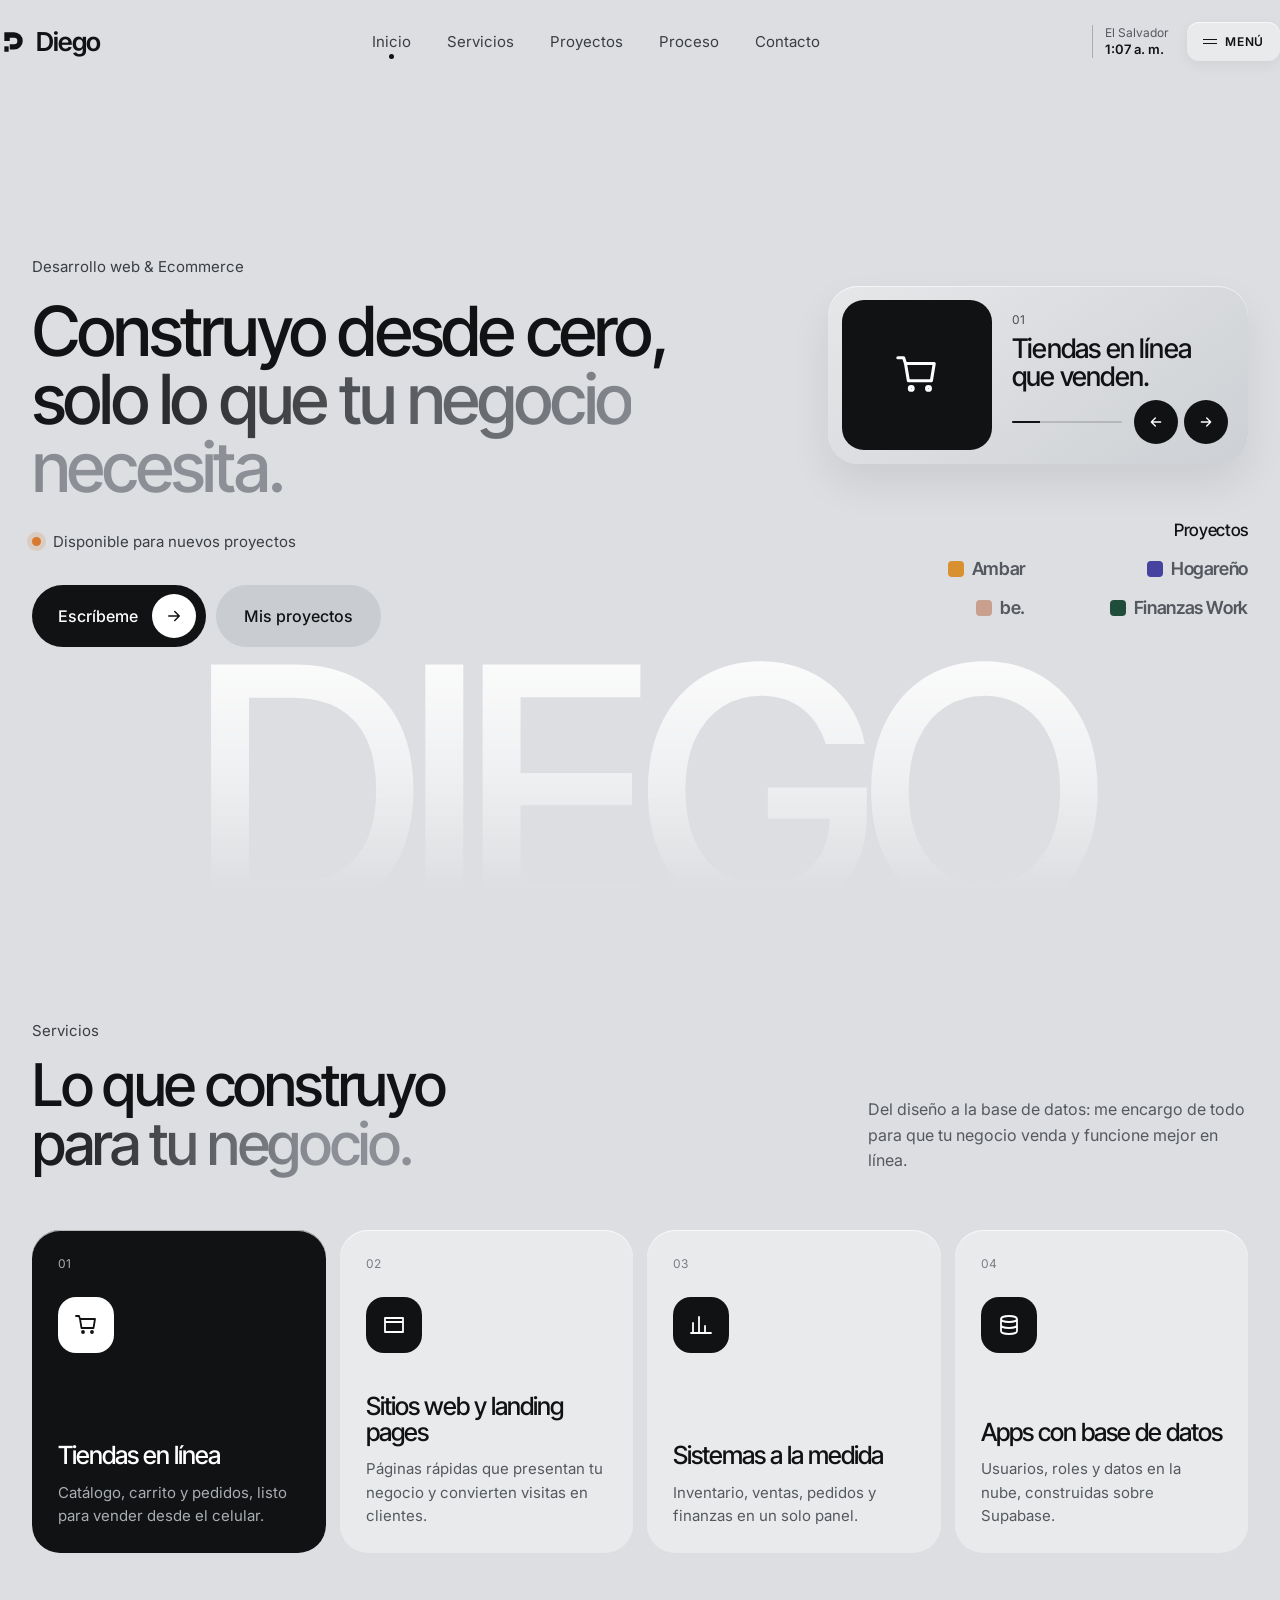
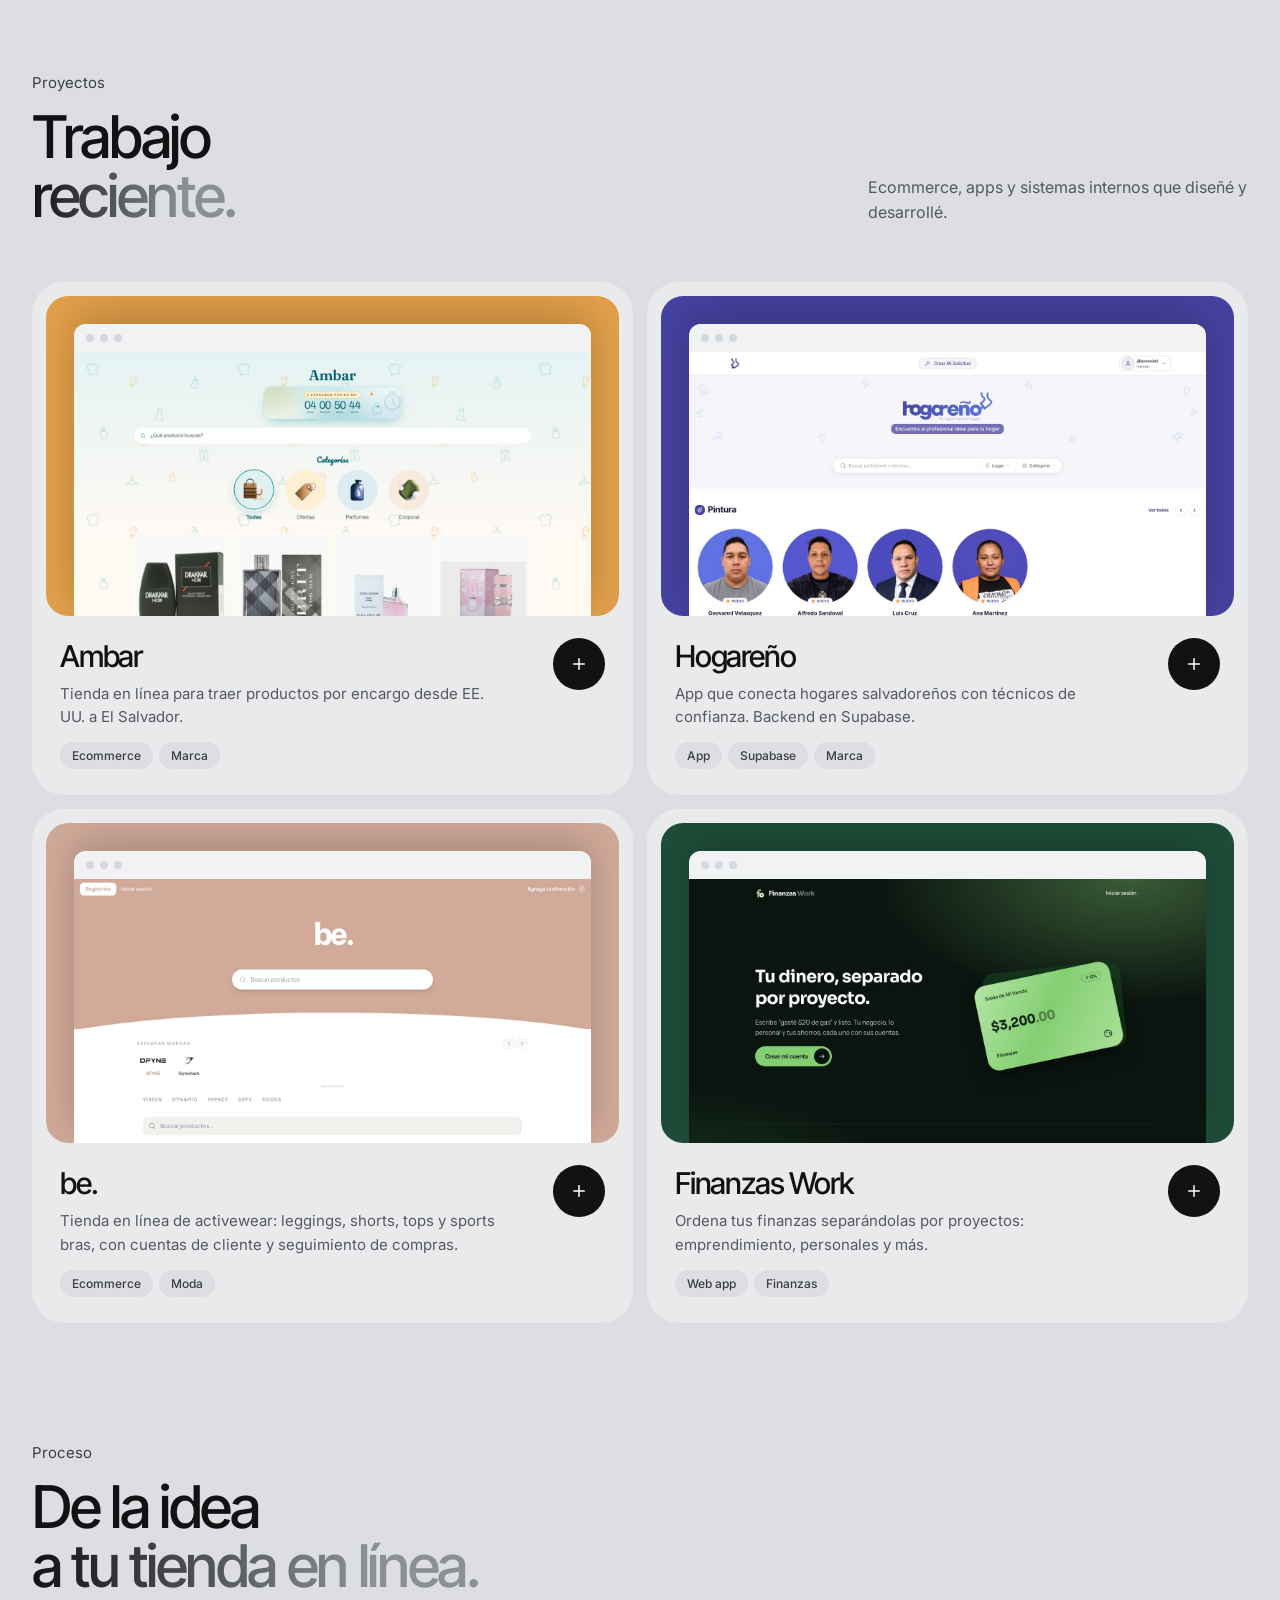
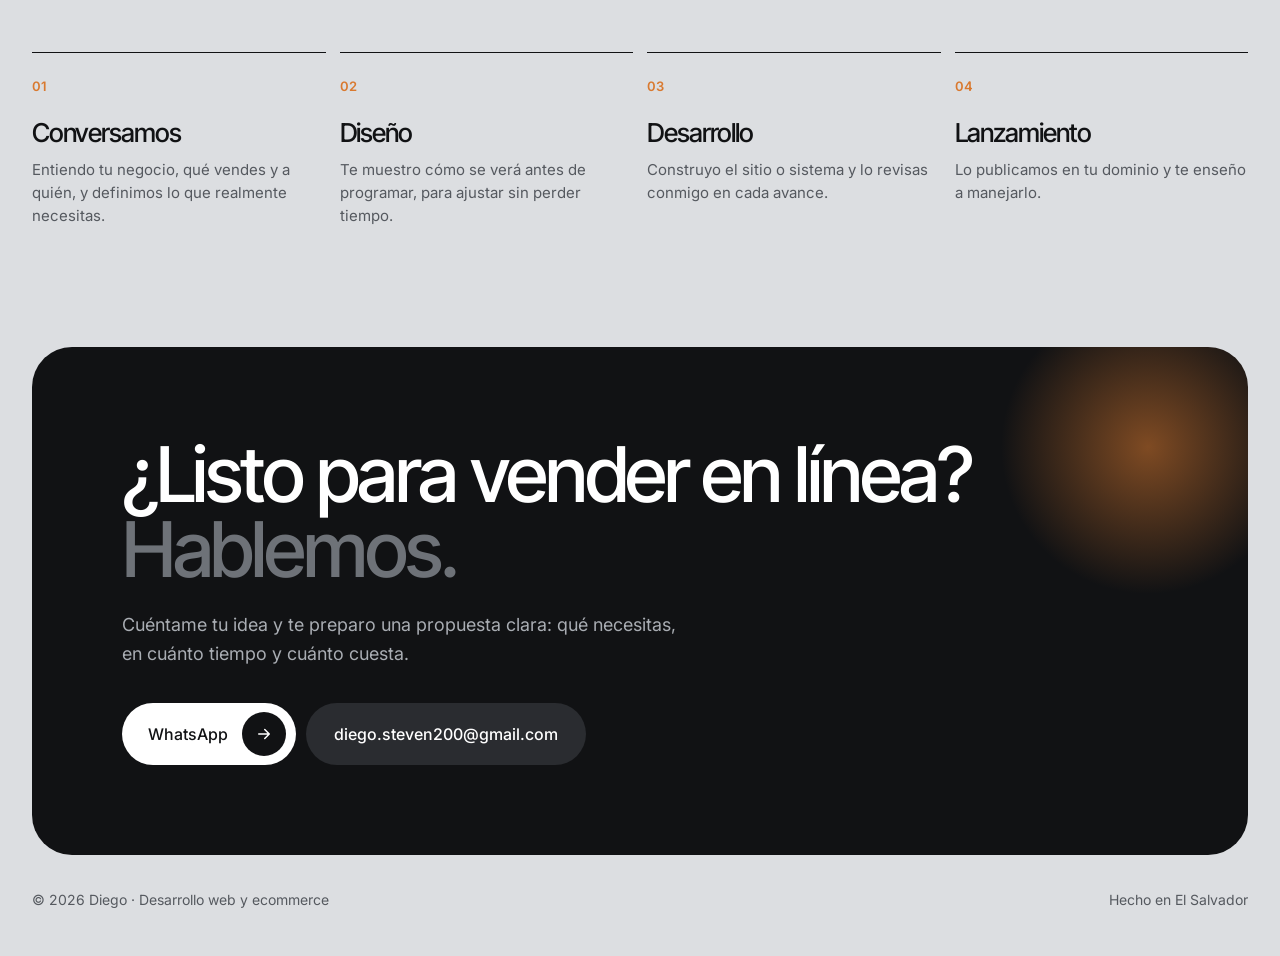
==== commit 7033c11b: "Detalle administrativo de cada proyecto" ====
--- a/index.html
+++ b/index.html
@@ -137,6 +137,43 @@
 
   footer{display:flex;flex-wrap:wrap;justify-content:space-between;gap:12px;padding:36px 0 48px;font-size:14px;color:#55595F}
 
+
+  /* ---------- Detalle de proyecto ---------- */
+  button.shot{width:100%;border:0;cursor:pointer;text-align:left;font:inherit}
+  button.shot:hover .mock{transform:translateY(-6px)}
+  button.shot .mock{transition:transform .3s ease}
+  .proj{cursor:pointer}
+  .go{border:0;cursor:pointer;transition:transform .2s}
+  .proj:hover .go{transform:rotate(90deg)}
+  .pd{border:0;padding:0;margin:auto;width:min(640px,calc(100% - 32px));max-height:calc(100% - 48px);border-radius:28px;background:var(--card);color:var(--ink);box-shadow:0 30px 80px rgba(0,0,0,.25);overflow:hidden}
+  .pd::backdrop{background:rgba(17,18,20,.45);backdrop-filter:blur(4px)}
+  .pd[open]{display:flex;flex-direction:column;animation:pdIn .2s ease}
+  @keyframes pdIn{from{opacity:0;transform:translateY(12px)}to{opacity:1;transform:none}}
+  .pd-head{position:relative;padding:22px 22px 0}
+  .pd-img{height:210px;border-radius:20px;padding:18px 18px 0;display:flex;align-items:flex-end;overflow:hidden}
+  .pd-img img{width:100%;height:100%;object-fit:cover;object-position:top;border-radius:10px 10px 0 0;box-shadow:0 -10px 40px rgba(0,0,0,.2);display:block}
+  .pd-close{position:absolute;top:32px;right:32px;width:44px;height:44px;border-radius:50%;background:rgba(255,255,255,.92);color:var(--ink);display:flex;align-items:center;justify-content:center;box-shadow:0 4px 14px rgba(0,0,0,.12)}
+  .pd-body{padding:22px 30px 30px;overflow-y:auto;outline:none}
+  .pd-body h3{font-weight:500;font-size:34px}
+  .pd-intro{margin-top:8px;font-size:15px;line-height:1.6;color:#55595F}
+  .pd-label{margin-top:26px;font-size:12px;font-weight:600;letter-spacing:.08em;text-transform:uppercase;color:#7A7E84}
+  .pd-list{list-style:none;margin:14px 0 0;padding:0;display:flex;flex-direction:column;gap:12px}
+  .pd-list li{display:grid;grid-template-columns:22px 1fr;gap:12px;font-size:15px;line-height:1.5;color:#2A2C30}
+  .pd-list li::before{content:"";width:8px;height:8px;margin:7px 0 0 6px;border-radius:50%;background:var(--accent)}
+  .pd-list b{font-weight:600;color:var(--ink)}
+  .pd-foot{margin-top:28px;display:flex;flex-wrap:wrap;gap:10px}
+  @media (max-width:720px){
+    .pd{width:100%;max-width:none;margin:auto 0 0;max-height:92%;border-radius:26px 26px 0 0}
+    .pd[open]{animation:pdUp .2s ease}
+    @keyframes pdUp{from{transform:translateY(40px);opacity:0}to{transform:none;opacity:1}}
+    .pd-head{padding:14px 14px 0}
+    .pd-img{height:160px;padding:14px 14px 0}
+    .pd-close{top:22px;right:22px}
+    .pd-body{padding:20px 20px 28px}
+    .pd-body h3{font-size:28px}
+    .pd-foot .pill{flex:1;justify-content:space-between}
+  }
+
   /* ---------- Responsive ---------- */
   @media (max-width:1080px){
     .menu{display:none}
@@ -156,7 +193,50 @@
     .logos{justify-items:start}
     .clients h4{text-align:left}
     .shot{height:240px}
-    section.block{padding:80px 0}
+    section.block{padding:72px 0}
+    /* header */
+    header{background:rgba(220,222,225,.94)}
+    .nav{padding:14px 0}
+    .logo{font-size:22px}.logo svg{width:22px;height:22px}
+    .menu.open{top:64px}
+    /* hero */
+    .hero{min-height:0}
+    .container.hero-grid{padding-top:40px;padding-bottom:clamp(110px,30vw,150px);gap:40px}
+    .hero h1{font-size:clamp(38px,11vw,52px);line-height:1.02}
+    .eyebrow{margin-bottom:16px}
+    .status{margin-top:22px}
+    .ctas{margin-top:26px}
+    .pill{height:56px;font-size:15px}
+    .pill-dark{padding-left:22px}
+    .pill-dark i{width:40px;height:40px}
+    .pill-gray{padding:0 22px}
+    .logos span{font-size:16px}
+    /* secciones */
+    .sec-head{margin-bottom:32px;gap:14px}
+    .sec-head h2{font-size:clamp(34px,10vw,44px)}
+    .services{gap:10px}
+    .svc{min-height:0;padding:20px;border-radius:22px;display:grid;grid-template-columns:48px 1fr;column-gap:16px;align-items:start}
+    .svc .n{display:none}
+    .svc .ic{width:48px;height:48px;border-radius:14px;margin:0;grid-row:span 2}
+    .svc h3{margin-top:2px;font-size:20px}
+    .svc p{margin-top:6px;font-size:14px}
+    .projects{gap:12px}
+    .proj{border-radius:26px;padding:10px}
+    .shot{height:200px;padding:18px 18px 0;border-radius:18px}
+    .mock .top{height:20px}.mock .top i{width:6px;height:6px}
+    .proj-info{padding:18px 10px 10px}
+    .proj-info h3{font-size:24px}
+    .proj-info p{font-size:14px}
+    .go{width:46px;height:46px}
+    .steps{gap:28px}
+    .steps h3{font-size:22px;margin-top:14px}
+    .contact{border-radius:28px;padding:36px 24px}
+    .contact h2{font-size:clamp(34px,10vw,44px)}
+    .contact p{font-size:16px;margin-top:16px}
+    .contact .ctas{flex-direction:column;align-items:stretch}
+    .contact .ctas .pill{justify-content:space-between}
+    .contact .ctas .pill-gray{justify-content:center;font-size:14px}
+    footer{flex-direction:column;gap:6px}
   }
 </style>
 </head>
@@ -273,42 +353,42 @@
     <div class="projects">
 
       <article class="proj">
-        <a class="shot" href="https://ambarsv.com" target="_blank" rel="noopener" tabindex="-1" aria-hidden="true" style="background:#E2A04A">
+        <button type="button" class="shot" data-p="ambar" tabindex="-1" aria-hidden="true" style="background:#E2A04A">
           <div class="mock"><div class="top"><i></i><i></i><i></i></div><img src="img/ambar.jpg" alt="" loading="lazy" width="1440" height="900"></div>
-        </a>
+        </button>
         <div class="proj-info">
           <div><h3>Ambar</h3><p>Tienda en línea para traer productos por encargo desde EE. UU. a El Salvador.</p><div class="tags"><span>Ecommerce</span><span>Marca</span></div></div>
-          <a class="go" href="https://ambarsv.com" target="_blank" rel="noopener" aria-label="Visitar ambarsv.com"><svg width="18" height="18" viewBox="0 0 24 24" fill="none" stroke="currentColor" stroke-width="2" stroke-linecap="round" stroke-linejoin="round"><path d="M7 17 17 7M8 7h9v9"/></svg></a>
+          <button type="button" class="go" data-p="ambar" aria-haspopup="dialog" aria-label="Ver detalles de Ambar"><svg width="18" height="18" viewBox="0 0 24 24" fill="none" stroke="currentColor" stroke-width="2" stroke-linecap="round" stroke-linejoin="round"><path d="M12 5v14M5 12h14"/></svg></button>
         </div>
       </article>
 
       <article class="proj">
-        <a class="shot" href="https://www.xn--hogareo-9za.app" target="_blank" rel="noopener" tabindex="-1" aria-hidden="true" style="background:#4642A0">
+        <button type="button" class="shot" data-p="hogareno" tabindex="-1" aria-hidden="true" style="background:#4642A0">
           <div class="mock"><div class="top"><i></i><i></i><i></i></div><img src="img/hogareno.jpg" alt="" loading="lazy" width="1440" height="900"></div>
-        </a>
+        </button>
         <div class="proj-info">
           <div><h3>Hogareño</h3><p>App que conecta hogares salvadoreños con técnicos de confianza. Backend en Supabase.</p><div class="tags"><span>App</span><span>Supabase</span><span>Marca</span></div></div>
-          <a class="go" href="https://www.xn--hogareo-9za.app" target="_blank" rel="noopener" aria-label="Visitar hogareño.app"><svg width="18" height="18" viewBox="0 0 24 24" fill="none" stroke="currentColor" stroke-width="2" stroke-linecap="round" stroke-linejoin="round"><path d="M7 17 17 7M8 7h9v9"/></svg></a>
+          <button type="button" class="go" data-p="hogareno" aria-haspopup="dialog" aria-label="Ver detalles de Hogareño"><svg width="18" height="18" viewBox="0 0 24 24" fill="none" stroke="currentColor" stroke-width="2" stroke-linecap="round" stroke-linejoin="round"><path d="M12 5v14M5 12h14"/></svg></button>
         </div>
       </article>
 
       <article class="proj">
-        <a class="shot" href="https://beoficial.com" target="_blank" rel="noopener" tabindex="-1" aria-hidden="true" style="background:#D1AA99">
+        <button type="button" class="shot" data-p="be" tabindex="-1" aria-hidden="true" style="background:#D1AA99">
           <div class="mock"><div class="top"><i></i><i></i><i></i></div><img src="img/beoficial.jpg" alt="" loading="lazy" width="1440" height="900"></div>
-        </a>
+        </button>
         <div class="proj-info">
           <div><h3>be.</h3><p>Tienda en línea de activewear: leggings, shorts, tops y sports bras, con cuentas de cliente y seguimiento de compras.</p><div class="tags"><span>Ecommerce</span><span>Moda</span></div></div>
-          <a class="go" href="https://beoficial.com" target="_blank" rel="noopener" aria-label="Visitar beoficial.com"><svg width="18" height="18" viewBox="0 0 24 24" fill="none" stroke="currentColor" stroke-width="2" stroke-linecap="round" stroke-linejoin="round"><path d="M7 17 17 7M8 7h9v9"/></svg></a>
+          <button type="button" class="go" data-p="be" aria-haspopup="dialog" aria-label="Ver detalles de be."><svg width="18" height="18" viewBox="0 0 24 24" fill="none" stroke="currentColor" stroke-width="2" stroke-linecap="round" stroke-linejoin="round"><path d="M12 5v14M5 12h14"/></svg></button>
         </div>
       </article>
 
       <article class="proj">
-        <a class="shot" href="https://finanzas.work" target="_blank" rel="noopener" tabindex="-1" aria-hidden="true" style="background:#1F4D3A">
+        <button type="button" class="shot" data-p="finanzas" tabindex="-1" aria-hidden="true" style="background:#1F4D3A">
           <div class="mock"><div class="top"><i></i><i></i><i></i></div><img src="img/finanzas.jpg" alt="" loading="lazy" width="1440" height="900"></div>
-        </a>
+        </button>
         <div class="proj-info">
           <div><h3>Finanzas Work</h3><p>Ordena tus finanzas separándolas por proyectos: emprendimiento, personales y más.</p><div class="tags"><span>Web app</span><span>Finanzas</span></div></div>
-          <a class="go" href="https://finanzas.work" target="_blank" rel="noopener" aria-label="Visitar finanzas.work"><svg width="18" height="18" viewBox="0 0 24 24" fill="none" stroke="currentColor" stroke-width="2" stroke-linecap="round" stroke-linejoin="round"><path d="M7 17 17 7M8 7h9v9"/></svg></a>
+          <button type="button" class="go" data-p="finanzas" aria-haspopup="dialog" aria-label="Ver detalles de Finanzas Work"><svg width="18" height="18" viewBox="0 0 24 24" fill="none" stroke="currentColor" stroke-width="2" stroke-linecap="round" stroke-linejoin="round"><path d="M12 5v14M5 12h14"/></svg></button>
         </div>
       </article>
 
@@ -353,6 +433,25 @@
   </div>
 </section>
 </main>
+
+<dialog class="pd" id="pd" aria-labelledby="pdTitle">
+  <div class="pd-head">
+    <div class="pd-img" id="pdImg"><img id="pdShot" src="" alt=""></div>
+    <button type="button" class="pd-close" id="pdClose" aria-label="Cerrar"><svg width="18" height="18" viewBox="0 0 24 24" fill="none" stroke="currentColor" stroke-width="2" stroke-linecap="round" aria-hidden="true"><path d="M6 6l12 12M18 6 6 18"/></svg></button>
+  </div>
+  <div class="pd-body" tabindex="-1" autofocus>
+    <h3 id="pdTitle"></h3>
+    <p class="pd-intro" id="pdIntro"></p>
+    <p class="pd-label">Desde el panel administrativo puedes</p>
+    <ul class="pd-list" id="pdList"></ul>
+    <div class="pd-foot">
+      <a class="pill pill-dark" id="pdLink" href="#" target="_blank" rel="noopener">Visitar sitio
+        <i><svg width="18" height="18" viewBox="0 0 24 24" fill="none" stroke="currentColor" stroke-width="2" stroke-linecap="round" stroke-linejoin="round" aria-hidden="true"><path d="M7 17 17 7M8 7h9v9"/></svg></i></a>
+      <a class="pill pill-gray" href="#contacto" id="pdContact">Quiero algo así</a>
+    </div>
+  </div>
+</dialog>
+
 
 <script>
   // Reloj de El Salvador
@@ -393,6 +492,67 @@
   document.getElementById('prev').onclick = () => show(s-1);
   document.getElementById('next').onclick = () => show(s+1);
   show(0);
+
+  // Detalle de cada proyecto
+  const P = {
+    ambar: { name:'Ambar', url:'https://ambarsv.com', label:'ambarsv.com', img:'img/ambar.jpg', bg:'#E2A04A',
+      intro:'Tienda en línea de productos por encargo desde EE. UU. El dueño maneja todo el negocio desde un solo panel.',
+      items:[
+        ['Ver sus ventas al día:','vendido, cobrado, por cobrar, ticket promedio y unidades vendidas por periodo.'],
+        ['Entender qué funciona:','gráficas de ventas por semana y por categoría, y los productos más pedidos.'],
+        ['Manejar pedidos:','revisar cada pedido por estado (pendiente, confirmado, entregado o cancelado) y editarlo.'],
+        ['Administrar el catálogo:','crear y editar productos, ponerlos en oferta, marcar si hay stock o es por encargo, y mostrarlos u ocultarlos.'],
+        ['Programar el cierre de pedidos:','los clientes ven una cuenta regresiva hasta la fecha límite.'],
+        ['Escuchar a los clientes:','recibir las sugerencias de productos que piden.']
+      ]},
+    hogareno: { name:'Hogareño', url:'https://www.xn--hogareo-9za.app', label:'hogareño.app', img:'img/hogareno.jpg', bg:'#4642A0',
+      intro:'Plataforma que conecta hogares con técnicos de confianza. Cada tipo de usuario tiene su propio panel: administrador, recepcionista, profesional y cliente.',
+      items:[
+        ['Aprobar profesionales:','revisar cada registro, editar perfiles y ver el historial de trabajos de cada técnico.'],
+        ['Seguir las solicitudes:','ver cada trabajo de principio a fin y su estado.'],
+        ['Organizar los servicios:','categorías, especialidades, clientes y residenciales.'],
+        ['Controlar las finanzas:','comisiones, verificación de pagos, pagos a profesionales, cuentas bancarias e historial.'],
+        ['Atender y dar soporte:','reportes, atención por WhatsApp y solicitudes para eliminar cuentas.']
+      ]},
+    be: { name:'be.', url:'https://beoficial.com', label:'beoficial.com', img:'img/beoficial.jpg', bg:'#D1AA99',
+      intro:'Tienda en línea de activewear con marcas como DFYNE y Gymshark, organizada por líneas de producto.',
+      items:[
+        ['Administrar el catálogo:','productos por marca y por línea (Vision, Dynamic, Impact, Defy), con sus fotos y tallas.'],
+        ['Recibir pedidos:','cada compra llega con los datos y la dirección de entrega del cliente.'],
+        ['Conocer a sus clientes:','cuentas registradas con su historial de compras.']
+      ]},
+    finanzas: { name:'Finanzas Work', url:'https://finanzas.work', label:'finanzas.work', img:'img/finanzas.jpg', bg:'#1F4D3A',
+      intro:'App para llevar el dinero separado por proyecto: el negocio, lo personal y los ahorros, cada uno con sus cuentas.',
+      items:[
+        ['Separar el dinero por proyecto:','cada negocio, gasto personal o meta tiene su propio saldo.'],
+        ['Anotar como hablas:','escribes “gasté $20 de gas” y la app registra el movimiento y elige la categoría.'],
+        ['Trabajar en equipo:','invitar a un socio o contador con un enlace y darle un rol: dueño, administrador, miembro o solo lectura.'],
+        ['Controlar permisos:','cada rol define quién puede ver o editar.'],
+        ['Revisar la actividad:','un historial muestra quién hizo cada cambio.']
+      ]}
+  };
+  const pd = document.getElementById('pd');
+  function openP(k){
+    const d = P[k]; if(!d) return;
+    document.getElementById('pdTitle').textContent = d.name;
+    document.getElementById('pdIntro').textContent = d.intro;
+    document.getElementById('pdImg').style.background = d.bg;
+    const img = document.getElementById('pdShot'); img.src = d.img; img.alt = 'Captura de ' + d.name;
+    const link = document.getElementById('pdLink'); link.href = d.url;
+    link.firstChild.textContent = 'Visitar ' + d.label + ' ';
+    const ul = document.getElementById('pdList'); ul.replaceChildren();
+    d.items.forEach(([b,t]) => { const li=document.createElement('li'); const sp=document.createElement('span'); const bb=document.createElement('b'); bb.textContent=b+' '; sp.append(bb, t); li.append(sp); ul.append(li); });
+    pd.showModal();
+    document.querySelector('.pd-body').scrollTop = 0;
+  }
+  document.querySelectorAll('.proj').forEach(card => {
+    const k = card.querySelector('[data-p]')?.dataset.p; if(!k) return;
+    card.addEventListener('click', e => { if(e.target.closest('a')) return; openP(k); });
+  });
+  document.getElementById('pdClose').onclick = () => pd.close();
+  document.getElementById('pdContact').onclick = () => pd.close();
+  pd.addEventListener('click', e => { if(e.target === pd) pd.close(); });
+
   setInterval(() => show(s+1), 5000);
 
   // Marca el enlace activo al hacer scroll
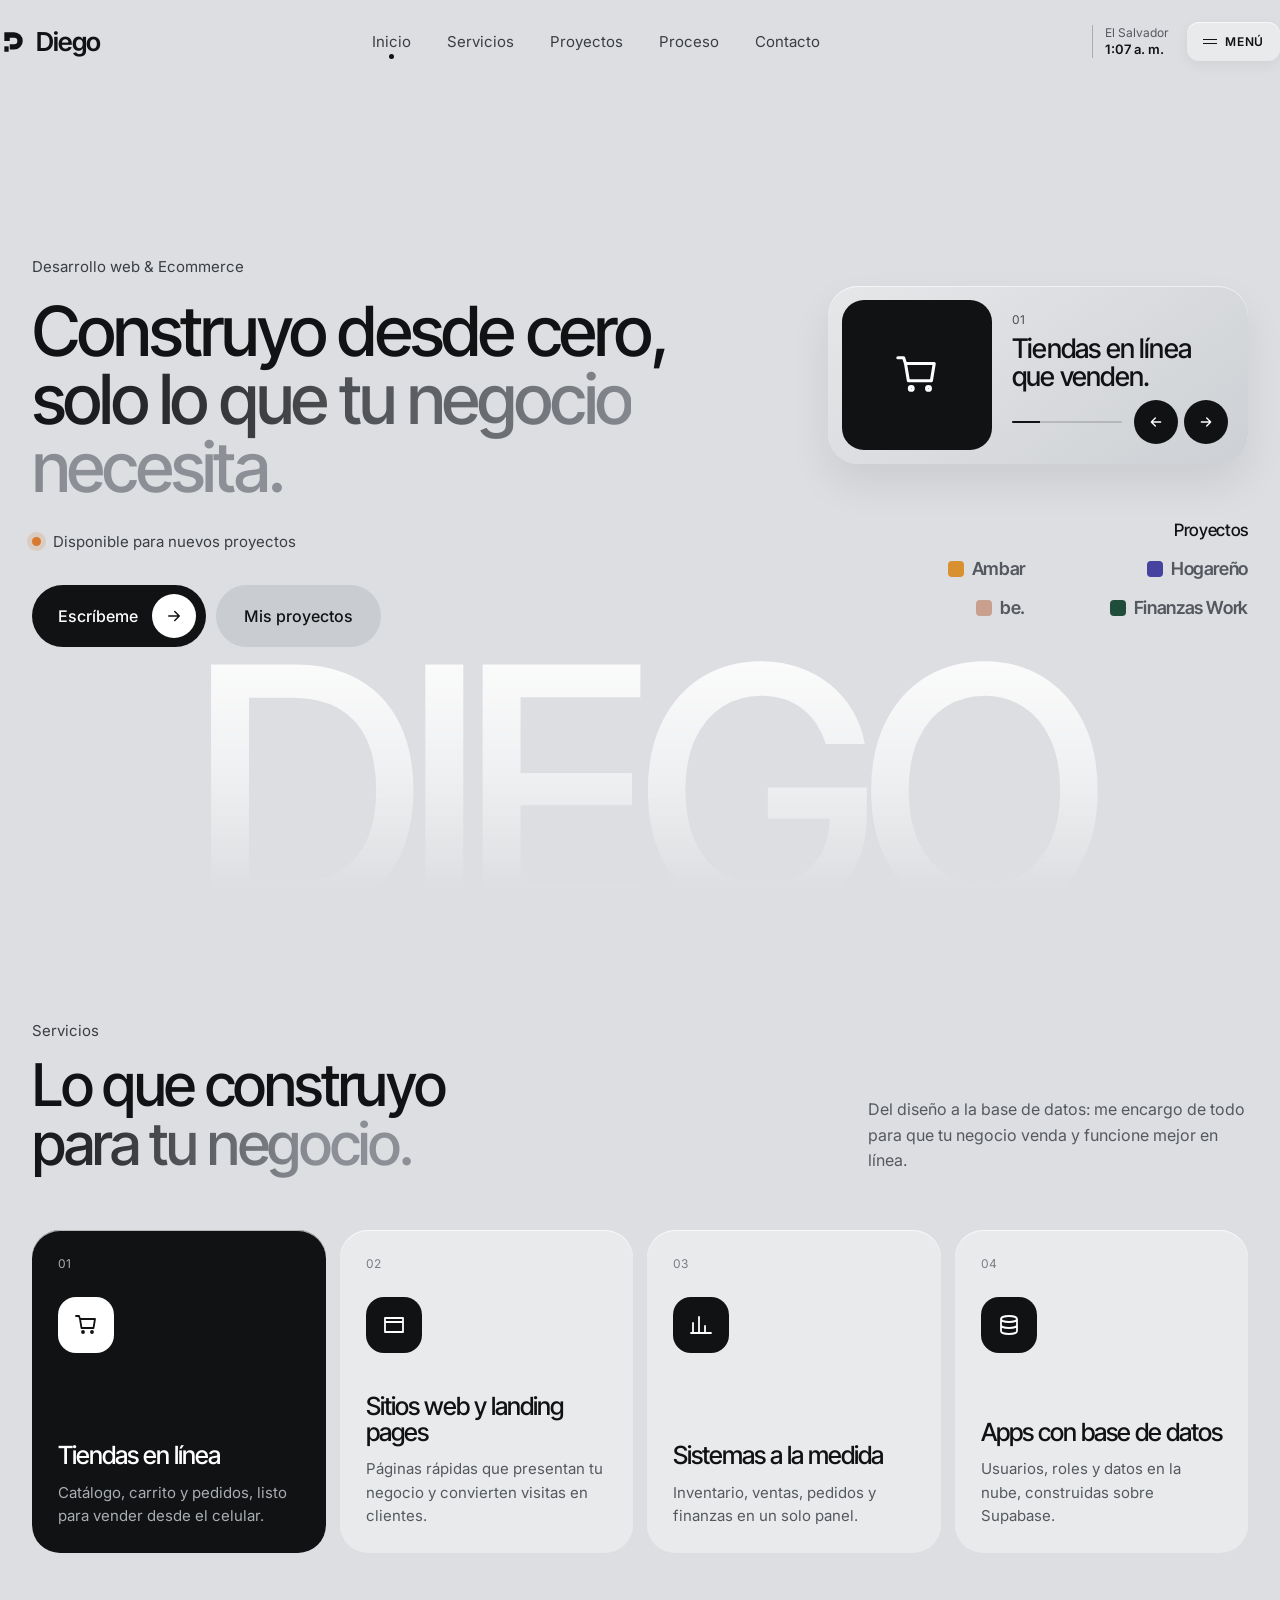
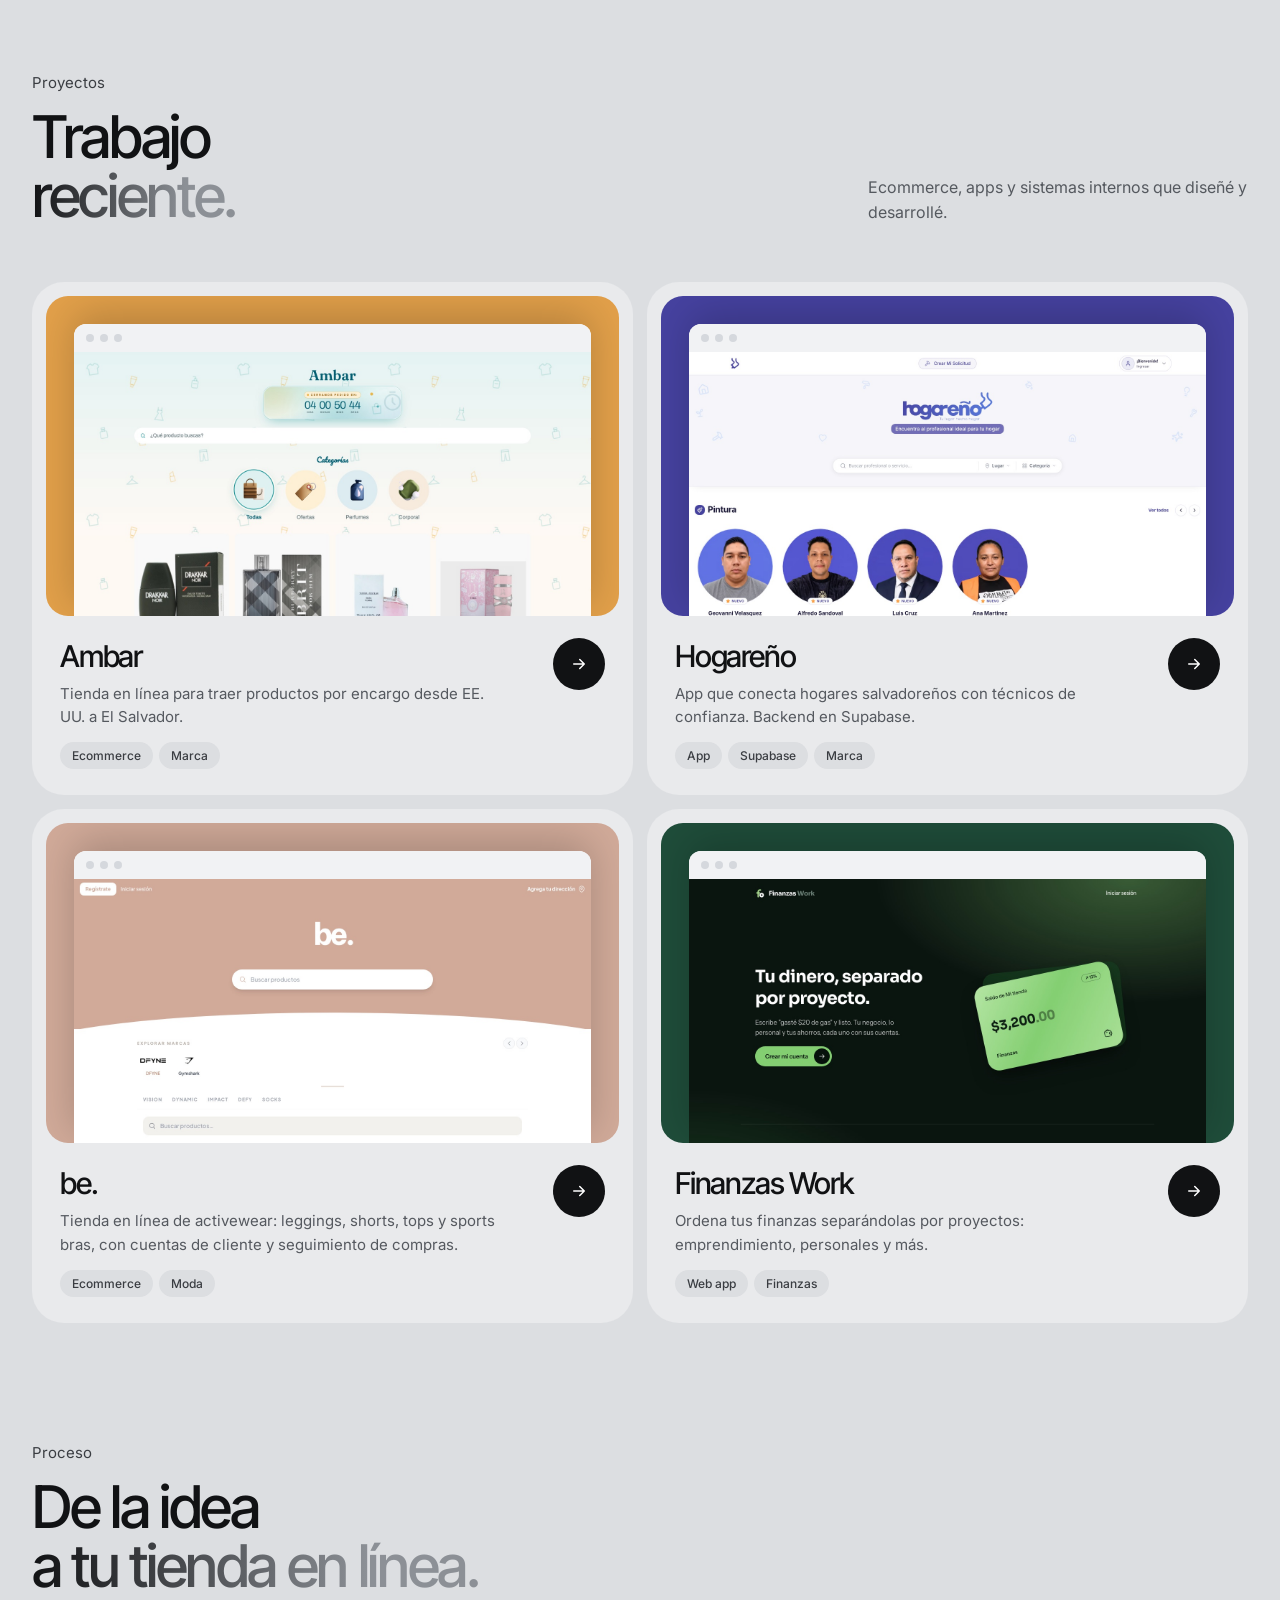
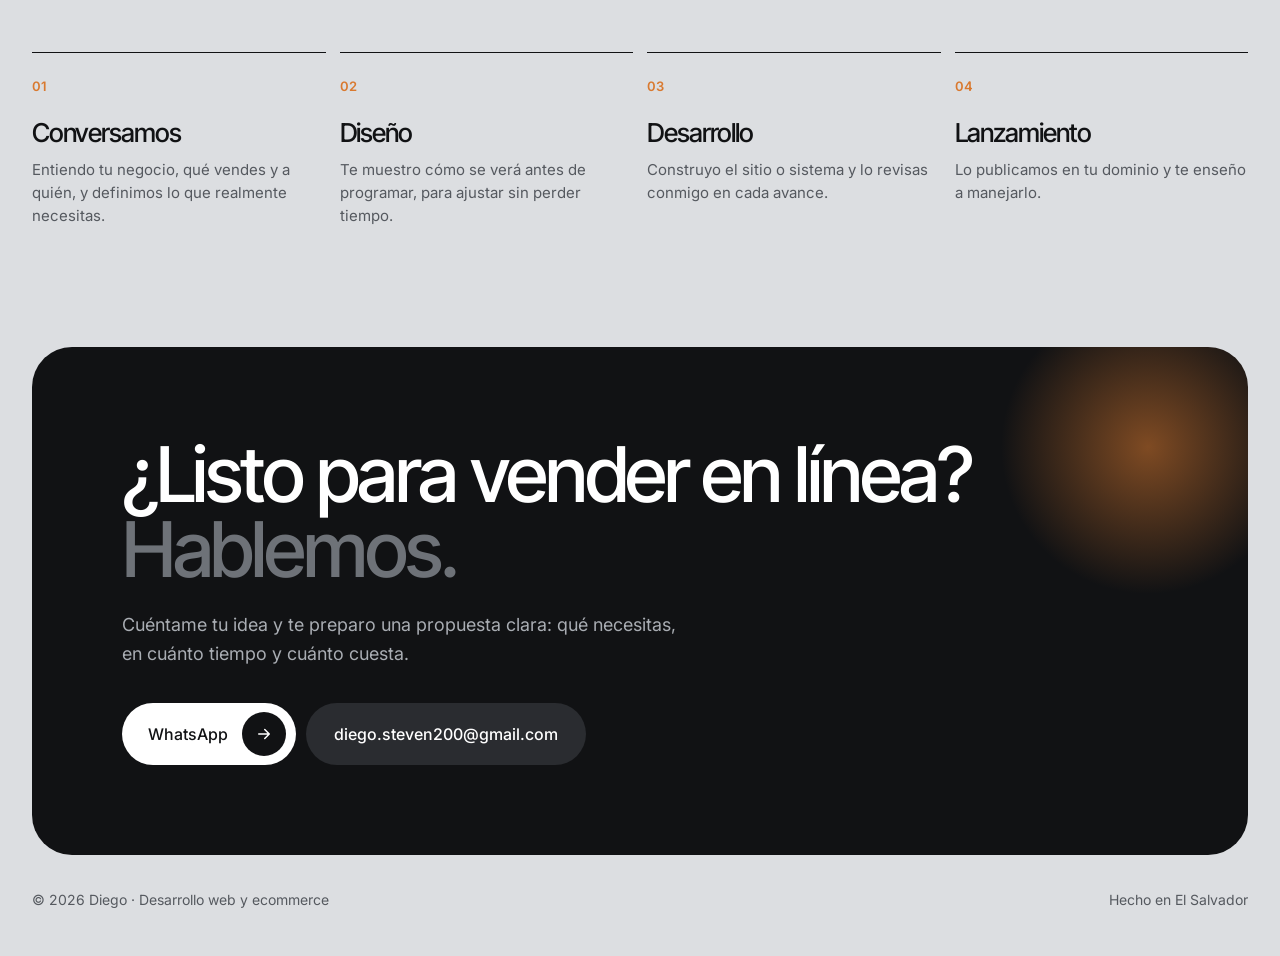
==== commit 9b2008da: "Página propia por proyecto con galería de pantallas" ====
--- a/index.html
+++ b/index.html
@@ -138,41 +138,11 @@
   footer{display:flex;flex-wrap:wrap;justify-content:space-between;gap:12px;padding:36px 0 48px;font-size:14px;color:#55595F}
 
 
-  /* ---------- Detalle de proyecto ---------- */
-  button.shot{width:100%;border:0;cursor:pointer;text-align:left;font:inherit}
-  button.shot:hover .mock{transform:translateY(-6px)}
-  button.shot .mock{transition:transform .3s ease}
+  /* ---------- Tarjetas de proyecto ---------- */
   .proj{cursor:pointer}
-  .go{border:0;cursor:pointer;transition:transform .2s}
-  .proj:hover .go{transform:rotate(90deg)}
-  .pd{border:0;padding:0;margin:auto;width:min(640px,calc(100% - 32px));max-height:calc(100% - 48px);border-radius:28px;background:var(--card);color:var(--ink);box-shadow:0 30px 80px rgba(0,0,0,.25);overflow:hidden}
-  .pd::backdrop{background:rgba(17,18,20,.45);backdrop-filter:blur(4px)}
-  .pd[open]{display:flex;flex-direction:column;animation:pdIn .2s ease}
-  @keyframes pdIn{from{opacity:0;transform:translateY(12px)}to{opacity:1;transform:none}}
-  .pd-head{position:relative;padding:22px 22px 0}
-  .pd-img{height:210px;border-radius:20px;padding:18px 18px 0;display:flex;align-items:flex-end;overflow:hidden}
-  .pd-img img{width:100%;height:100%;object-fit:cover;object-position:top;border-radius:10px 10px 0 0;box-shadow:0 -10px 40px rgba(0,0,0,.2);display:block}
-  .pd-close{position:absolute;top:32px;right:32px;width:44px;height:44px;border-radius:50%;background:rgba(255,255,255,.92);color:var(--ink);display:flex;align-items:center;justify-content:center;box-shadow:0 4px 14px rgba(0,0,0,.12)}
-  .pd-body{padding:22px 30px 30px;overflow-y:auto;outline:none}
-  .pd-body h3{font-weight:500;font-size:34px}
-  .pd-intro{margin-top:8px;font-size:15px;line-height:1.6;color:#55595F}
-  .pd-label{margin-top:26px;font-size:12px;font-weight:600;letter-spacing:.08em;text-transform:uppercase;color:#7A7E84}
-  .pd-list{list-style:none;margin:14px 0 0;padding:0;display:flex;flex-direction:column;gap:12px}
-  .pd-list li{display:grid;grid-template-columns:22px 1fr;gap:12px;font-size:15px;line-height:1.5;color:#2A2C30}
-  .pd-list li::before{content:"";width:8px;height:8px;margin:7px 0 0 6px;border-radius:50%;background:var(--accent)}
-  .pd-list b{font-weight:600;color:var(--ink)}
-  .pd-foot{margin-top:28px;display:flex;flex-wrap:wrap;gap:10px}
-  @media (max-width:720px){
-    .pd{width:100%;max-width:none;margin:auto 0 0;max-height:92%;border-radius:26px 26px 0 0}
-    .pd[open]{animation:pdUp .2s ease}
-    @keyframes pdUp{from{transform:translateY(40px);opacity:0}to{transform:none;opacity:1}}
-    .pd-head{padding:14px 14px 0}
-    .pd-img{height:160px;padding:14px 14px 0}
-    .pd-close{top:22px;right:22px}
-    .pd-body{padding:20px 20px 28px}
-    .pd-body h3{font-size:28px}
-    .pd-foot .pill{flex:1;justify-content:space-between}
-  }
+  .proj:hover .go{transform:translateX(4px)}
+  .go{transition:transform .2s}
+  a.shot{display:flex}
 
   /* ---------- Responsive ---------- */
   @media (max-width:1080px){
@@ -353,42 +323,42 @@
     <div class="projects">
 
       <article class="proj">
-        <button type="button" class="shot" data-p="ambar" tabindex="-1" aria-hidden="true" style="background:#E2A04A">
+        <a class="shot" href="proyectos/ambar.html" data-p="ambar" tabindex="-1" aria-hidden="true" style="background:#E2A04A">
           <div class="mock"><div class="top"><i></i><i></i><i></i></div><img src="img/ambar.jpg" alt="" loading="lazy" width="1440" height="900"></div>
-        </button>
+        </a>
         <div class="proj-info">
           <div><h3>Ambar</h3><p>Tienda en línea para traer productos por encargo desde EE. UU. a El Salvador.</p><div class="tags"><span>Ecommerce</span><span>Marca</span></div></div>
-          <button type="button" class="go" data-p="ambar" aria-haspopup="dialog" aria-label="Ver detalles de Ambar"><svg width="18" height="18" viewBox="0 0 24 24" fill="none" stroke="currentColor" stroke-width="2" stroke-linecap="round" stroke-linejoin="round"><path d="M12 5v14M5 12h14"/></svg></button>
+          <a class="go" href="proyectos/ambar.html" aria-label="Ver Ambar"><svg width="18" height="18" viewBox="0 0 24 24" fill="none" stroke="currentColor" stroke-width="2" stroke-linecap="round" stroke-linejoin="round"><path d="M5 12h14M13 6l6 6-6 6"/></svg></a>
         </div>
       </article>
 
       <article class="proj">
-        <button type="button" class="shot" data-p="hogareno" tabindex="-1" aria-hidden="true" style="background:#4642A0">
+        <a class="shot" href="proyectos/hogareno.html" data-p="hogareno" tabindex="-1" aria-hidden="true" style="background:#4642A0">
           <div class="mock"><div class="top"><i></i><i></i><i></i></div><img src="img/hogareno.jpg" alt="" loading="lazy" width="1440" height="900"></div>
-        </button>
+        </a>
         <div class="proj-info">
           <div><h3>Hogareño</h3><p>App que conecta hogares salvadoreños con técnicos de confianza. Backend en Supabase.</p><div class="tags"><span>App</span><span>Supabase</span><span>Marca</span></div></div>
-          <button type="button" class="go" data-p="hogareno" aria-haspopup="dialog" aria-label="Ver detalles de Hogareño"><svg width="18" height="18" viewBox="0 0 24 24" fill="none" stroke="currentColor" stroke-width="2" stroke-linecap="round" stroke-linejoin="round"><path d="M12 5v14M5 12h14"/></svg></button>
+          <a class="go" href="proyectos/hogareno.html" aria-label="Ver Hogareño"><svg width="18" height="18" viewBox="0 0 24 24" fill="none" stroke="currentColor" stroke-width="2" stroke-linecap="round" stroke-linejoin="round"><path d="M5 12h14M13 6l6 6-6 6"/></svg></a>
         </div>
       </article>
 
       <article class="proj">
-        <button type="button" class="shot" data-p="be" tabindex="-1" aria-hidden="true" style="background:#D1AA99">
+        <a class="shot" href="proyectos/be.html" data-p="be" tabindex="-1" aria-hidden="true" style="background:#D1AA99">
           <div class="mock"><div class="top"><i></i><i></i><i></i></div><img src="img/beoficial.jpg" alt="" loading="lazy" width="1440" height="900"></div>
-        </button>
+        </a>
         <div class="proj-info">
           <div><h3>be.</h3><p>Tienda en línea de activewear: leggings, shorts, tops y sports bras, con cuentas de cliente y seguimiento de compras.</p><div class="tags"><span>Ecommerce</span><span>Moda</span></div></div>
-          <button type="button" class="go" data-p="be" aria-haspopup="dialog" aria-label="Ver detalles de be."><svg width="18" height="18" viewBox="0 0 24 24" fill="none" stroke="currentColor" stroke-width="2" stroke-linecap="round" stroke-linejoin="round"><path d="M12 5v14M5 12h14"/></svg></button>
+          <a class="go" href="proyectos/be.html" aria-label="Ver be."><svg width="18" height="18" viewBox="0 0 24 24" fill="none" stroke="currentColor" stroke-width="2" stroke-linecap="round" stroke-linejoin="round"><path d="M5 12h14M13 6l6 6-6 6"/></svg></a>
         </div>
       </article>
 
       <article class="proj">
-        <button type="button" class="shot" data-p="finanzas" tabindex="-1" aria-hidden="true" style="background:#1F4D3A">
+        <a class="shot" href="proyectos/finanzas.html" data-p="finanzas" tabindex="-1" aria-hidden="true" style="background:#1F4D3A">
           <div class="mock"><div class="top"><i></i><i></i><i></i></div><img src="img/finanzas.jpg" alt="" loading="lazy" width="1440" height="900"></div>
-        </button>
+        </a>
         <div class="proj-info">
           <div><h3>Finanzas Work</h3><p>Ordena tus finanzas separándolas por proyectos: emprendimiento, personales y más.</p><div class="tags"><span>Web app</span><span>Finanzas</span></div></div>
-          <button type="button" class="go" data-p="finanzas" aria-haspopup="dialog" aria-label="Ver detalles de Finanzas Work"><svg width="18" height="18" viewBox="0 0 24 24" fill="none" stroke="currentColor" stroke-width="2" stroke-linecap="round" stroke-linejoin="round"><path d="M12 5v14M5 12h14"/></svg></button>
+          <a class="go" href="proyectos/finanzas.html" aria-label="Ver Finanzas Work"><svg width="18" height="18" viewBox="0 0 24 24" fill="none" stroke="currentColor" stroke-width="2" stroke-linecap="round" stroke-linejoin="round"><path d="M5 12h14M13 6l6 6-6 6"/></svg></a>
         </div>
       </article>
 
@@ -434,23 +404,6 @@
 </section>
 </main>
 
-<dialog class="pd" id="pd" aria-labelledby="pdTitle">
-  <div class="pd-head">
-    <div class="pd-img" id="pdImg"><img id="pdShot" src="" alt=""></div>
-    <button type="button" class="pd-close" id="pdClose" aria-label="Cerrar"><svg width="18" height="18" viewBox="0 0 24 24" fill="none" stroke="currentColor" stroke-width="2" stroke-linecap="round" aria-hidden="true"><path d="M6 6l12 12M18 6 6 18"/></svg></button>
-  </div>
-  <div class="pd-body" tabindex="-1" autofocus>
-    <h3 id="pdTitle"></h3>
-    <p class="pd-intro" id="pdIntro"></p>
-    <p class="pd-label">Desde el panel administrativo puedes</p>
-    <ul class="pd-list" id="pdList"></ul>
-    <div class="pd-foot">
-      <a class="pill pill-dark" id="pdLink" href="#" target="_blank" rel="noopener">Visitar sitio
-        <i><svg width="18" height="18" viewBox="0 0 24 24" fill="none" stroke="currentColor" stroke-width="2" stroke-linecap="round" stroke-linejoin="round" aria-hidden="true"><path d="M7 17 17 7M8 7h9v9"/></svg></i></a>
-      <a class="pill pill-gray" href="#contacto" id="pdContact">Quiero algo así</a>
-    </div>
-  </div>
-</dialog>
 
 
 <script>
@@ -493,65 +446,11 @@
   document.getElementById('next').onclick = () => show(s+1);
   show(0);
 
-  // Detalle de cada proyecto
-  const P = {
-    ambar: { name:'Ambar', url:'https://ambarsv.com', label:'ambarsv.com', img:'img/ambar.jpg', bg:'#E2A04A',
-      intro:'Tienda en línea de productos por encargo desde EE. UU. El dueño maneja todo el negocio desde un solo panel.',
-      items:[
-        ['Ver sus ventas al día:','vendido, cobrado, por cobrar, ticket promedio y unidades vendidas por periodo.'],
-        ['Entender qué funciona:','gráficas de ventas por semana y por categoría, y los productos más pedidos.'],
-        ['Manejar pedidos:','revisar cada pedido por estado (pendiente, confirmado, entregado o cancelado) y editarlo.'],
-        ['Administrar el catálogo:','crear y editar productos, ponerlos en oferta, marcar si hay stock o es por encargo, y mostrarlos u ocultarlos.'],
-        ['Programar el cierre de pedidos:','los clientes ven una cuenta regresiva hasta la fecha límite.'],
-        ['Escuchar a los clientes:','recibir las sugerencias de productos que piden.']
-      ]},
-    hogareno: { name:'Hogareño', url:'https://www.xn--hogareo-9za.app', label:'hogareño.app', img:'img/hogareno.jpg', bg:'#4642A0',
-      intro:'Plataforma que conecta hogares con técnicos de confianza. Cada tipo de usuario tiene su propio panel: administrador, recepcionista, profesional y cliente.',
-      items:[
-        ['Aprobar profesionales:','revisar cada registro, editar perfiles y ver el historial de trabajos de cada técnico.'],
-        ['Seguir las solicitudes:','ver cada trabajo de principio a fin y su estado.'],
-        ['Organizar los servicios:','categorías, especialidades, clientes y residenciales.'],
-        ['Controlar las finanzas:','comisiones, verificación de pagos, pagos a profesionales, cuentas bancarias e historial.'],
-        ['Atender y dar soporte:','reportes, atención por WhatsApp y solicitudes para eliminar cuentas.']
-      ]},
-    be: { name:'be.', url:'https://beoficial.com', label:'beoficial.com', img:'img/beoficial.jpg', bg:'#D1AA99',
-      intro:'Tienda en línea de activewear con marcas como DFYNE y Gymshark, organizada por líneas de producto.',
-      items:[
-        ['Administrar el catálogo:','productos por marca y por línea (Vision, Dynamic, Impact, Defy), con sus fotos y tallas.'],
-        ['Recibir pedidos:','cada compra llega con los datos y la dirección de entrega del cliente.'],
-        ['Conocer a sus clientes:','cuentas registradas con su historial de compras.']
-      ]},
-    finanzas: { name:'Finanzas Work', url:'https://finanzas.work', label:'finanzas.work', img:'img/finanzas.jpg', bg:'#1F4D3A',
-      intro:'App para llevar el dinero separado por proyecto: el negocio, lo personal y los ahorros, cada uno con sus cuentas.',
-      items:[
-        ['Separar el dinero por proyecto:','cada negocio, gasto personal o meta tiene su propio saldo.'],
-        ['Anotar como hablas:','escribes “gasté $20 de gas” y la app registra el movimiento y elige la categoría.'],
-        ['Trabajar en equipo:','invitar a un socio o contador con un enlace y darle un rol: dueño, administrador, miembro o solo lectura.'],
-        ['Controlar permisos:','cada rol define quién puede ver o editar.'],
-        ['Revisar la actividad:','un historial muestra quién hizo cada cambio.']
-      ]}
-  };
-  const pd = document.getElementById('pd');
-  function openP(k){
-    const d = P[k]; if(!d) return;
-    document.getElementById('pdTitle').textContent = d.name;
-    document.getElementById('pdIntro').textContent = d.intro;
-    document.getElementById('pdImg').style.background = d.bg;
-    const img = document.getElementById('pdShot'); img.src = d.img; img.alt = 'Captura de ' + d.name;
-    const link = document.getElementById('pdLink'); link.href = d.url;
-    link.firstChild.textContent = 'Visitar ' + d.label + ' ';
-    const ul = document.getElementById('pdList'); ul.replaceChildren();
-    d.items.forEach(([b,t]) => { const li=document.createElement('li'); const sp=document.createElement('span'); const bb=document.createElement('b'); bb.textContent=b+' '; sp.append(bb, t); li.append(sp); ul.append(li); });
-    pd.showModal();
-    document.querySelector('.pd-body').scrollTop = 0;
-  }
+  // Toda la tarjeta abre la página del proyecto
   document.querySelectorAll('.proj').forEach(card => {
-    const k = card.querySelector('[data-p]')?.dataset.p; if(!k) return;
-    card.addEventListener('click', e => { if(e.target.closest('a')) return; openP(k); });
+    const a = card.querySelector('a.go'); if(!a) return;
+    card.addEventListener('click', e => { if(!e.target.closest('a')) location.href = a.href; });
   });
-  document.getElementById('pdClose').onclick = () => pd.close();
-  document.getElementById('pdContact').onclick = () => pd.close();
-  pd.addEventListener('click', e => { if(e.target === pd) pd.close(); });
 
   setInterval(() => show(s+1), 5000);
 
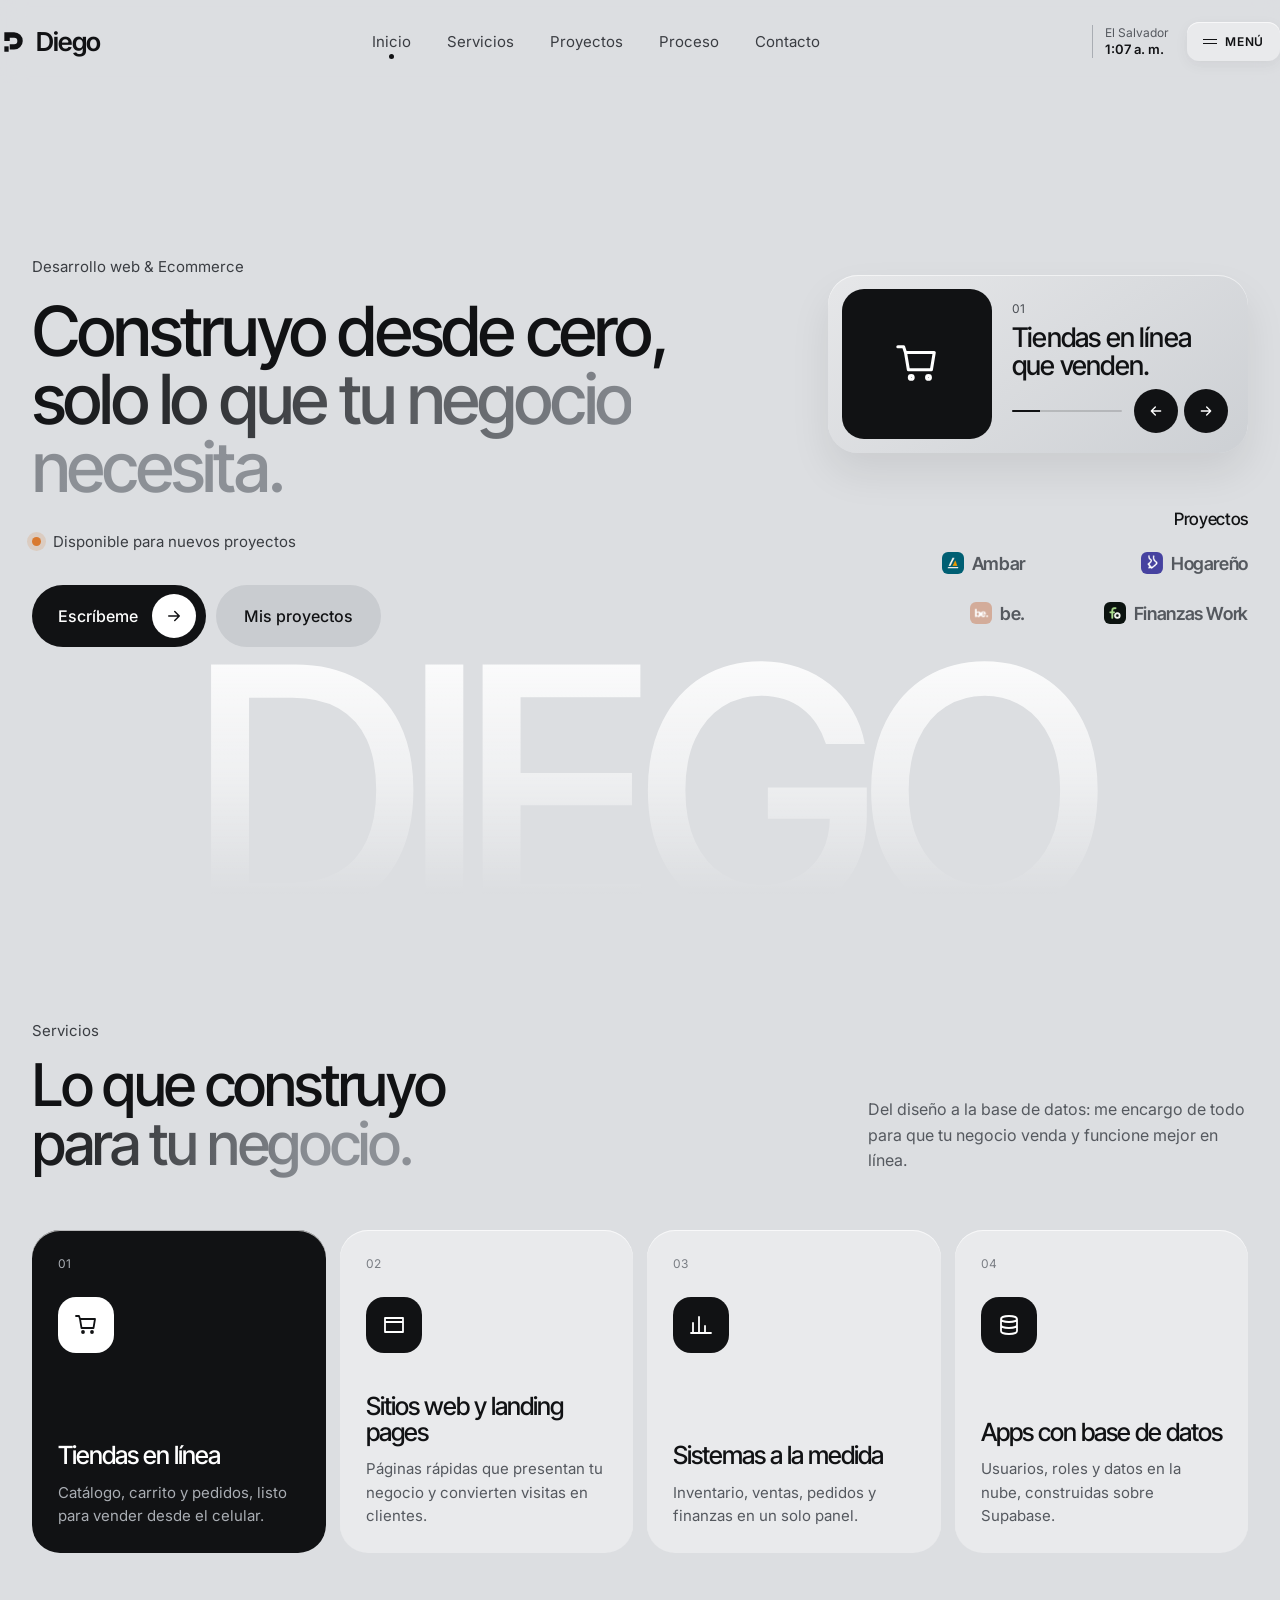
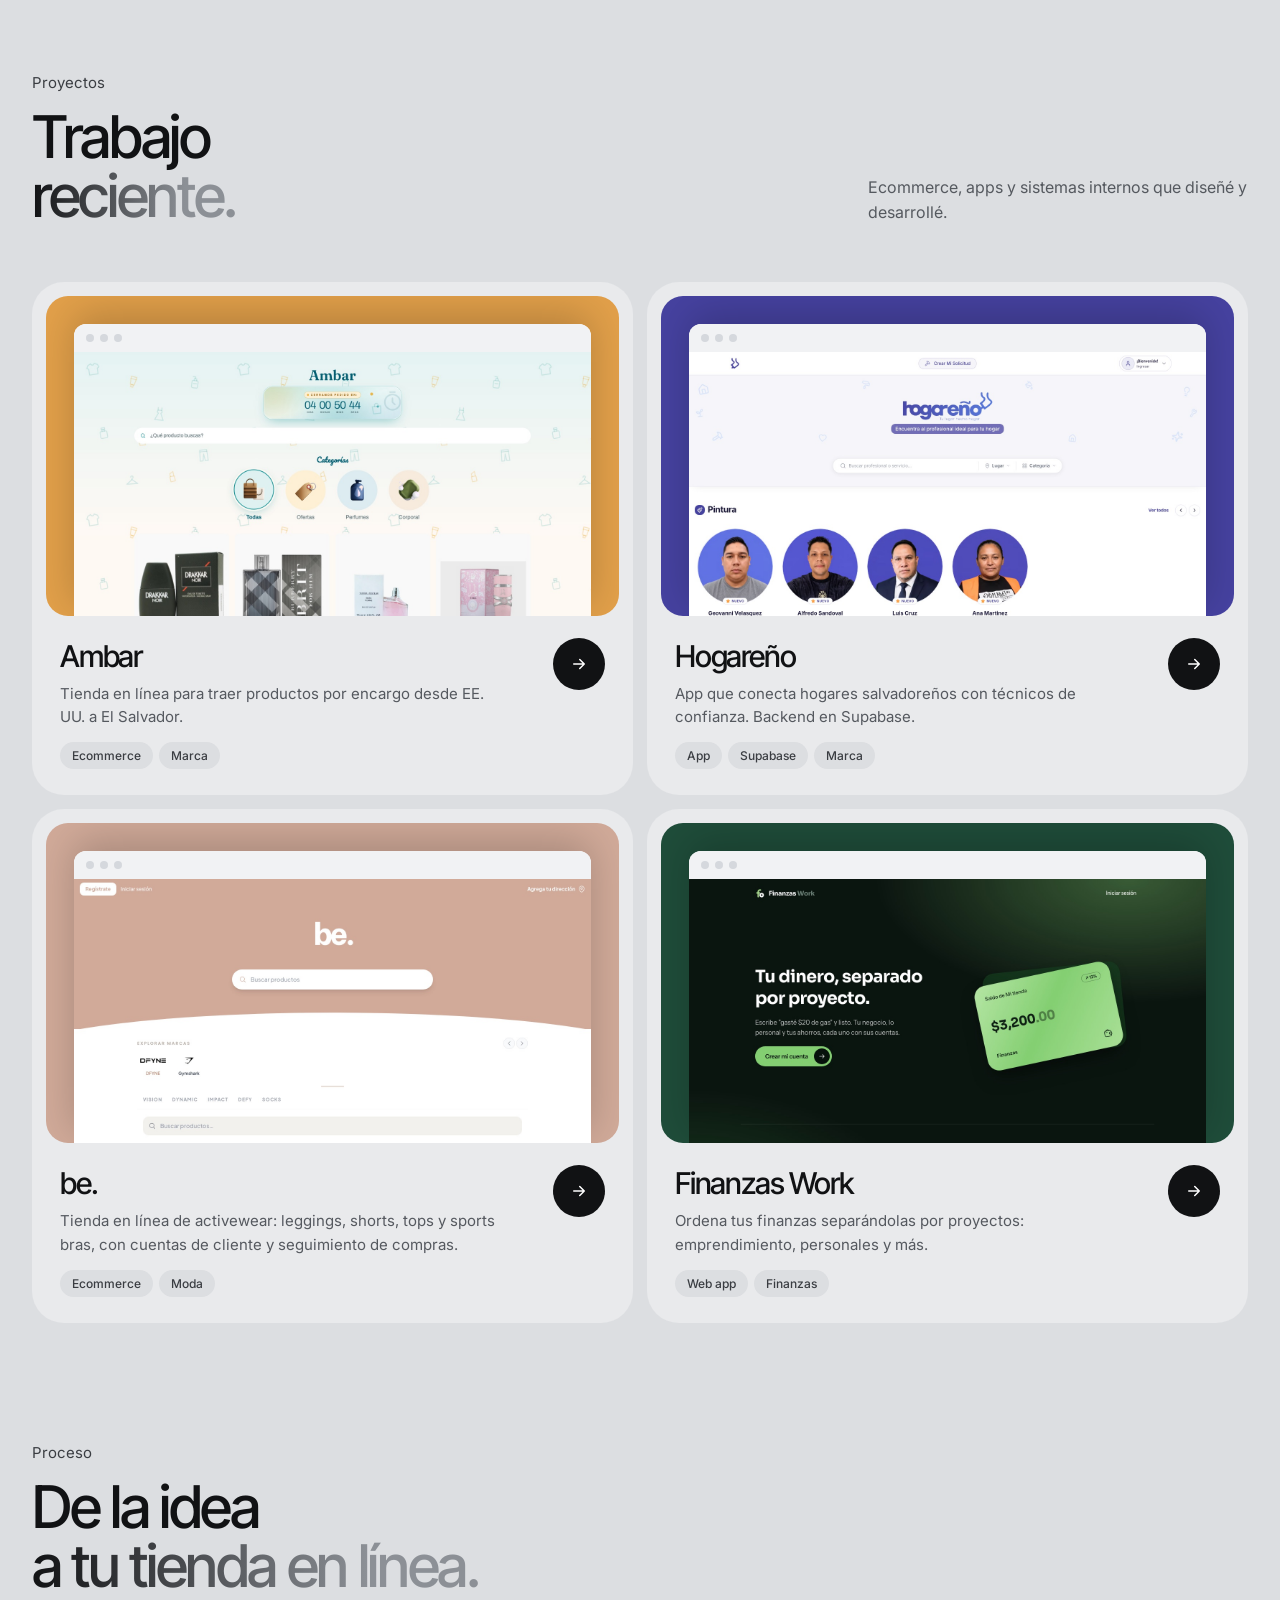
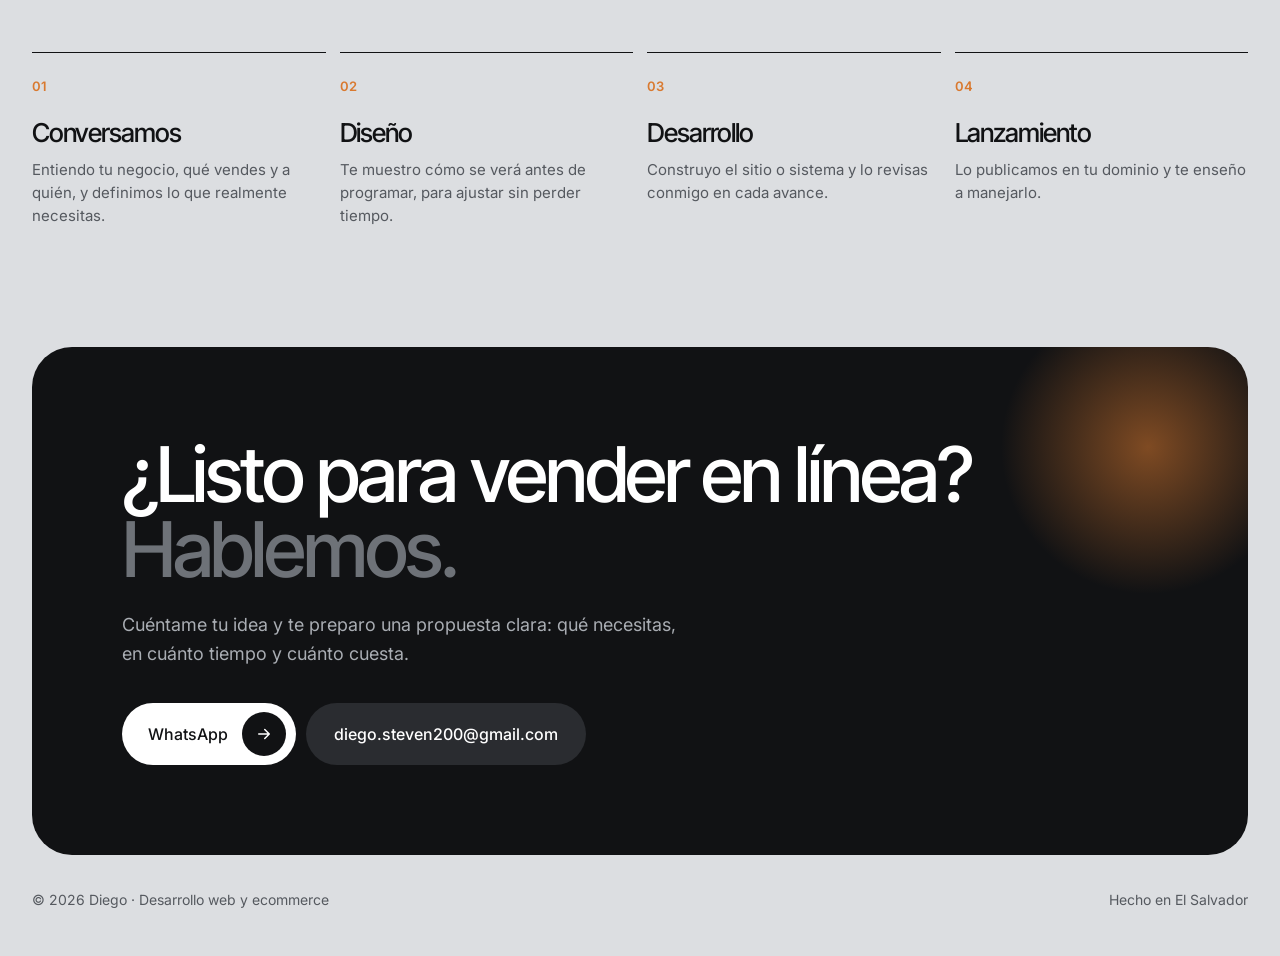
==== commit 7cc54688: "Logos reales de cada proyecto" ====
--- a/index.html
+++ b/index.html
@@ -75,7 +75,9 @@
   .clients h4{margin:0 0 18px;text-align:right;font-family:'Inter Tight',sans-serif;font-weight:500;font-size:17px;letter-spacing:-.02em}
   .logos{display:grid;grid-template-columns:repeat(2,minmax(0,1fr));gap:18px 26px;justify-items:end}
   .logos span{display:flex;align-items:center;gap:8px;font-family:'Inter Tight',sans-serif;font-weight:600;font-size:18px;color:#55595F;letter-spacing:-.02em}
-  .logos i{width:16px;height:16px;border-radius:4px;background:#55595F;display:inline-block}
+  .logos a{display:flex;align-items:center;gap:8px;font-family:'Inter Tight',sans-serif;font-weight:600;font-size:18px;color:#55595F;letter-spacing:-.02em;min-height:32px}
+  .logos a:hover{color:var(--ink)}
+  .logos img{width:22px;height:22px;border-radius:6px;flex:none}
 
   .wordmark{position:absolute;z-index:0;left:0;right:0;bottom:-.18em;text-align:center;font-family:'Inter Tight',sans-serif;font-weight:500;font-size:clamp(120px,27vw,420px);line-height:1;letter-spacing:-.06em;
             background:linear-gradient(180deg,#fff 0%,rgba(255,255,255,.55) 45%,rgba(220,222,225,0) 80%);-webkit-background-clip:text;background-clip:text;color:transparent;pointer-events:none;user-select:none}
@@ -180,7 +182,7 @@
     .pill-dark{padding-left:22px}
     .pill-dark i{width:40px;height:40px}
     .pill-gray{padding:0 22px}
-    .logos span{font-size:16px}
+    .logos a{font-size:16px}
     /* secciones */
     .sec-head{margin-bottom:32px;gap:14px}
     .sec-head h2{font-size:clamp(34px,10vw,44px)}
@@ -266,10 +268,10 @@
       <div class="clients">
         <h4>Proyectos</h4>
         <div class="logos">
-          <span><i style="background:#D9902F"></i>Ambar</span>
-          <span><i style="background:#4642A0"></i>Hogareño</span>
-          <span><i style="background:#C9A08E"></i>be.</span>
-          <span><i style="background:#1F4D3A"></i>Finanzas Work</span>
+          <a href="proyectos/ambar.html"><img src="img/logos/ambar.png" alt="" width="22" height="22">Ambar</a>
+          <a href="proyectos/hogareno.html"><img src="img/logos/hogareno.png" alt="" width="22" height="22">Hogareño</a>
+          <a href="proyectos/be.html"><img src="img/logos/be.png" alt="" width="22" height="22">be.</a>
+          <a href="proyectos/finanzas.html"><img src="img/logos/finanzas.png" alt="" width="22" height="22">Finanzas Work</a>
         </div>
       </div>
     </div>
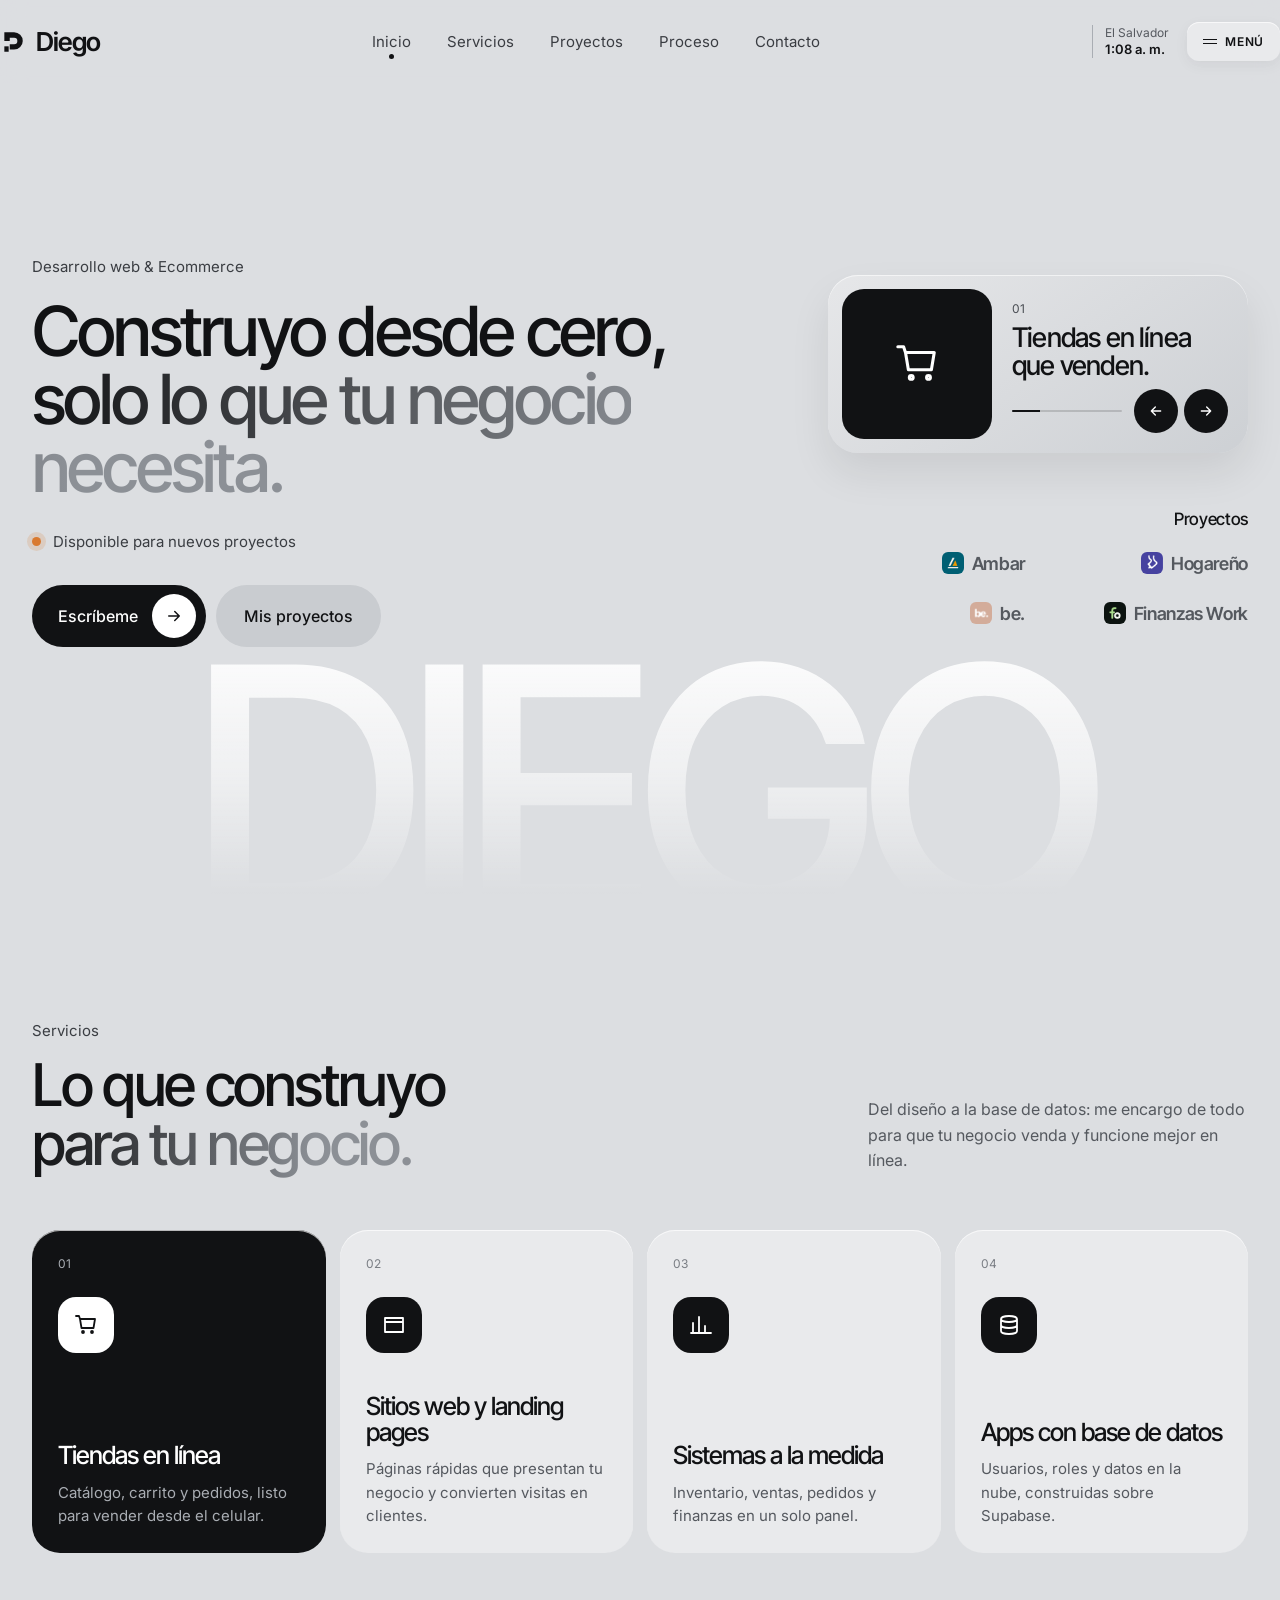
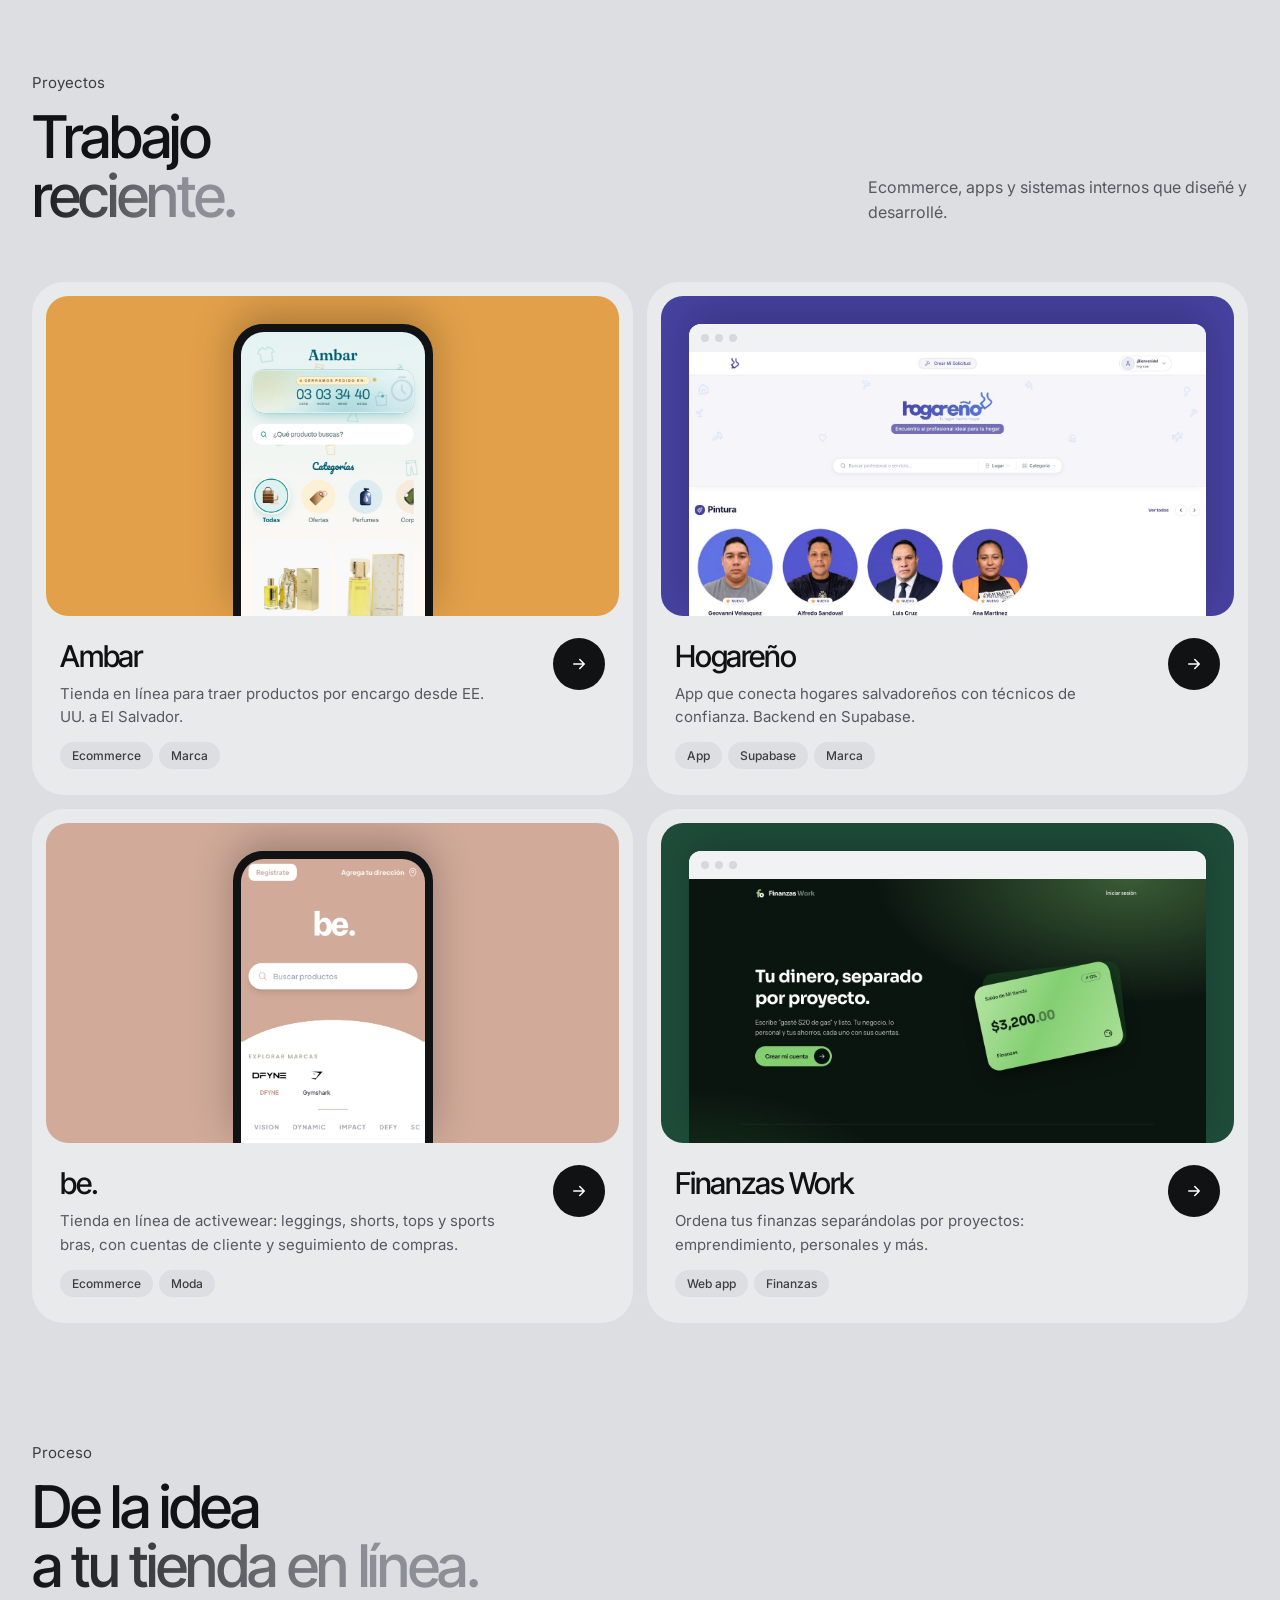
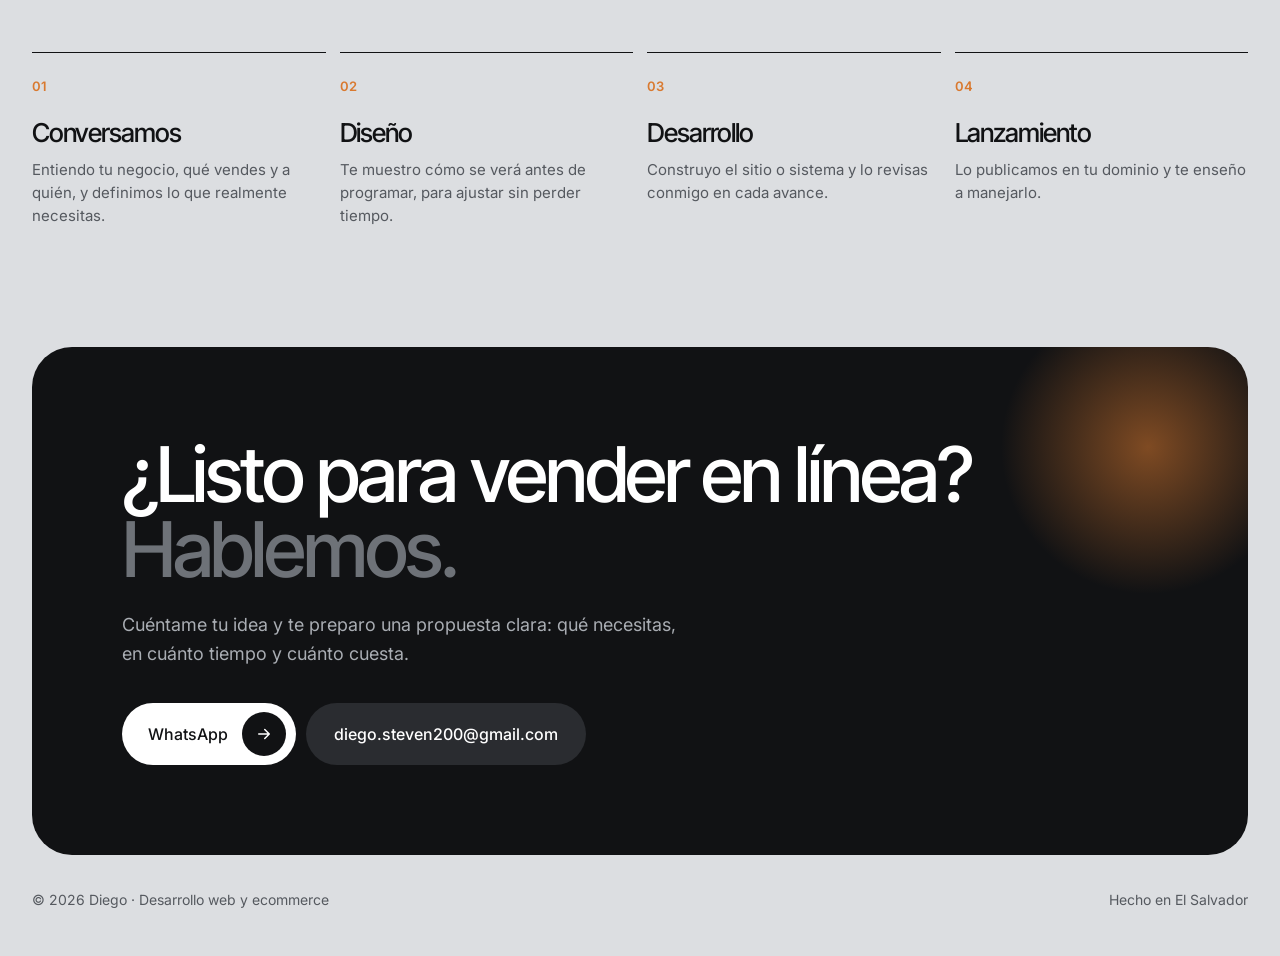
==== commit fddc961a: "Ambar y be. con vista de celular en las tarjetas" ====
--- a/index.html
+++ b/index.html
@@ -141,6 +141,10 @@
 
 
   /* ---------- Tarjetas de proyecto ---------- */
+  .shot.has-phone{justify-content:center;padding:28px 28px 0}
+  .phone{width:200px;height:100%;background:#111214;border-radius:30px 30px 0 0;padding:8px 8px 0;box-shadow:0 -10px 40px rgba(0,0,0,.25);transition:transform .3s ease}
+  .phone img{display:block;width:100%;height:100%;object-fit:cover;object-position:top;border-radius:23px 23px 0 0}
+  a.shot:hover .phone{transform:translateY(-6px)}
   .proj{cursor:pointer}
   .proj:hover .go{transform:translateX(4px)}
   .go{transition:transform .2s}
@@ -195,6 +199,8 @@
     .projects{gap:12px}
     .proj{border-radius:26px;padding:10px}
     .shot{height:200px;padding:18px 18px 0;border-radius:18px}
+    .phone{width:150px;border-radius:24px 24px 0 0;padding:6px 6px 0}
+    .phone img{border-radius:19px 19px 0 0}
     .mock .top{height:20px}.mock .top i{width:6px;height:6px}
     .proj-info{padding:18px 10px 10px}
     .proj-info h3{font-size:24px}
@@ -325,8 +331,8 @@
     <div class="projects">
 
       <article class="proj">
-        <a class="shot" href="proyectos/ambar.html" data-p="ambar" tabindex="-1" aria-hidden="true" style="background:#E2A04A">
-          <div class="mock"><div class="top"><i></i><i></i><i></i></div><img src="img/ambar.jpg" alt="" loading="lazy" width="1440" height="900"></div>
+        <a class="shot has-phone" href="proyectos/ambar.html" data-p="ambar" tabindex="-1" aria-hidden="true" style="background:#E2A04A">
+          <div class="phone"><img src="img/screens/ambar-1.jpg" alt="" loading="lazy" width="390" height="844"></div>
         </a>
         <div class="proj-info">
           <div><h3>Ambar</h3><p>Tienda en línea para traer productos por encargo desde EE. UU. a El Salvador.</p><div class="tags"><span>Ecommerce</span><span>Marca</span></div></div>
@@ -345,8 +351,8 @@
       </article>
 
       <article class="proj">
-        <a class="shot" href="proyectos/be.html" data-p="be" tabindex="-1" aria-hidden="true" style="background:#D1AA99">
-          <div class="mock"><div class="top"><i></i><i></i><i></i></div><img src="img/beoficial.jpg" alt="" loading="lazy" width="1440" height="900"></div>
+        <a class="shot has-phone" href="proyectos/be.html" data-p="be" tabindex="-1" aria-hidden="true" style="background:#D1AA99">
+          <div class="phone"><img src="img/screens/be-1.jpg" alt="" loading="lazy" width="390" height="844"></div>
         </a>
         <div class="proj-info">
           <div><h3>be.</h3><p>Tienda en línea de activewear: leggings, shorts, tops y sports bras, con cuentas de cliente y seguimiento de compras.</p><div class="tags"><span>Ecommerce</span><span>Moda</span></div></div>
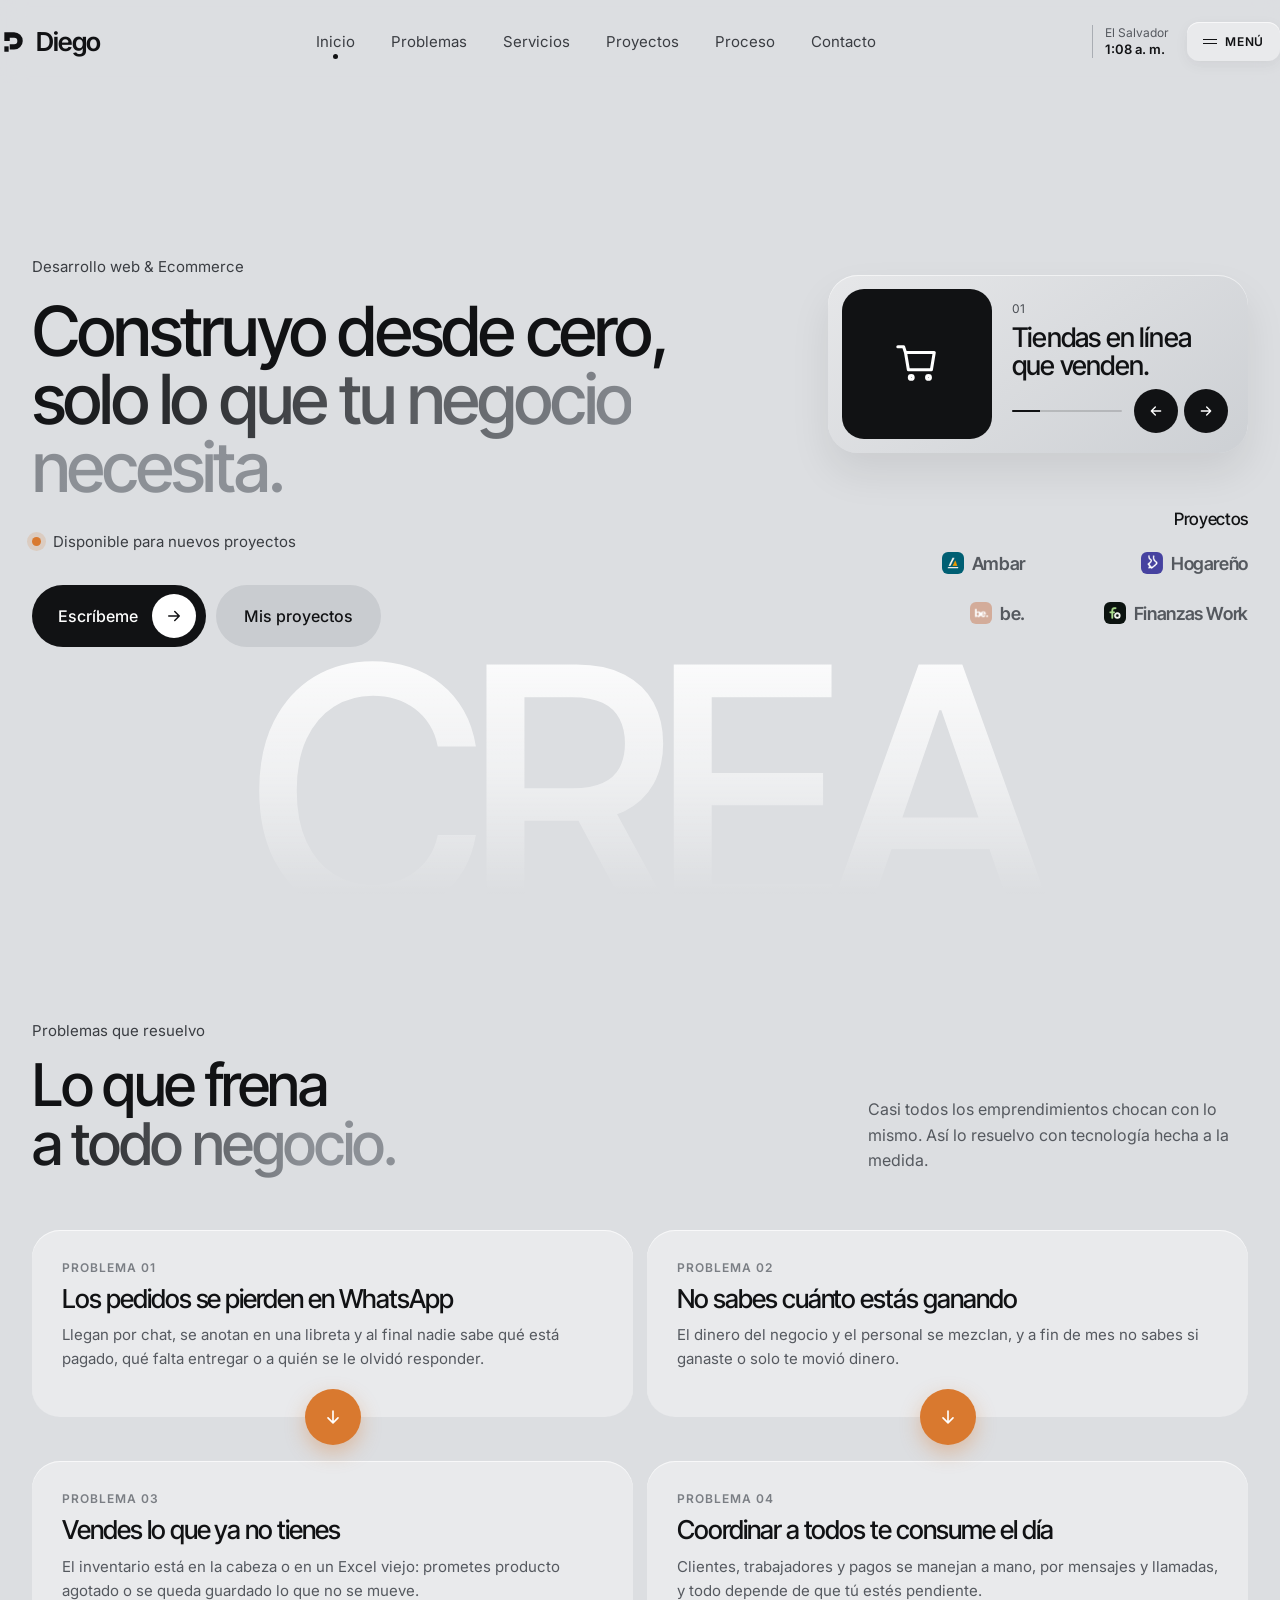
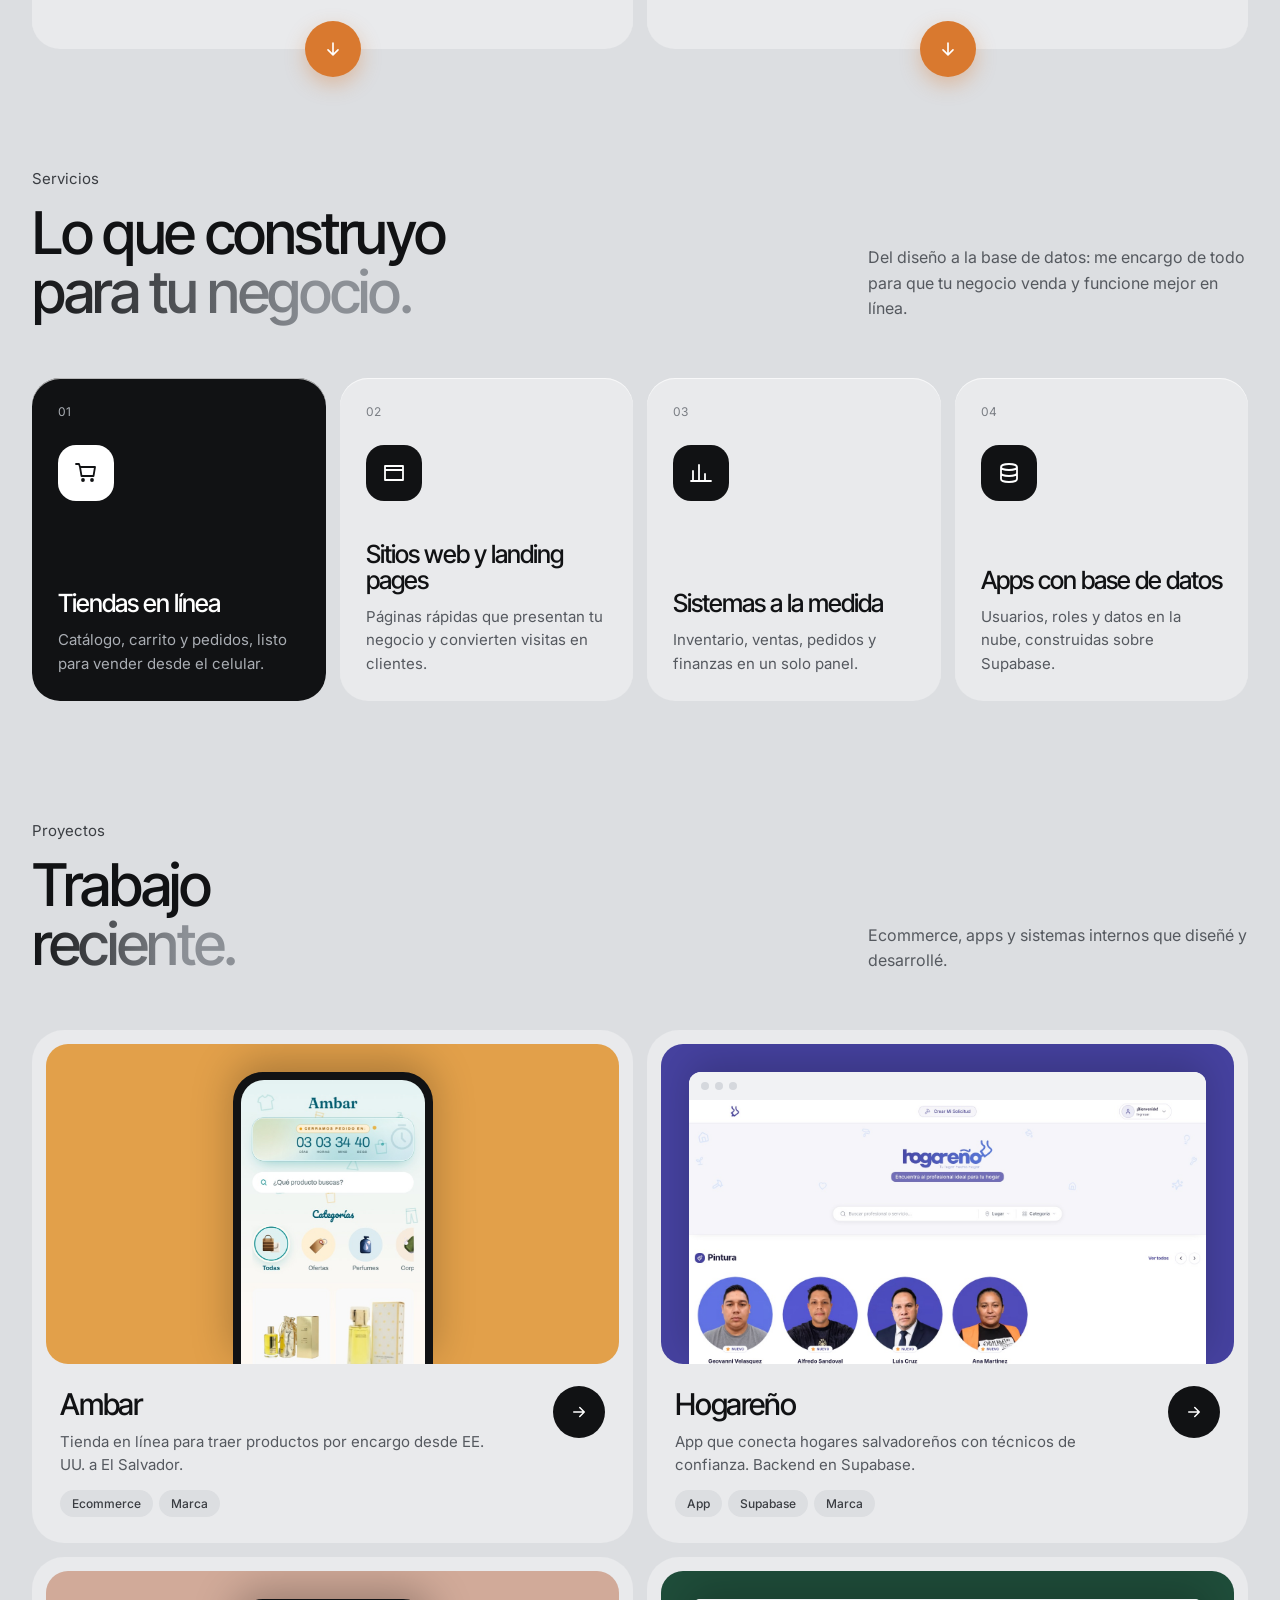
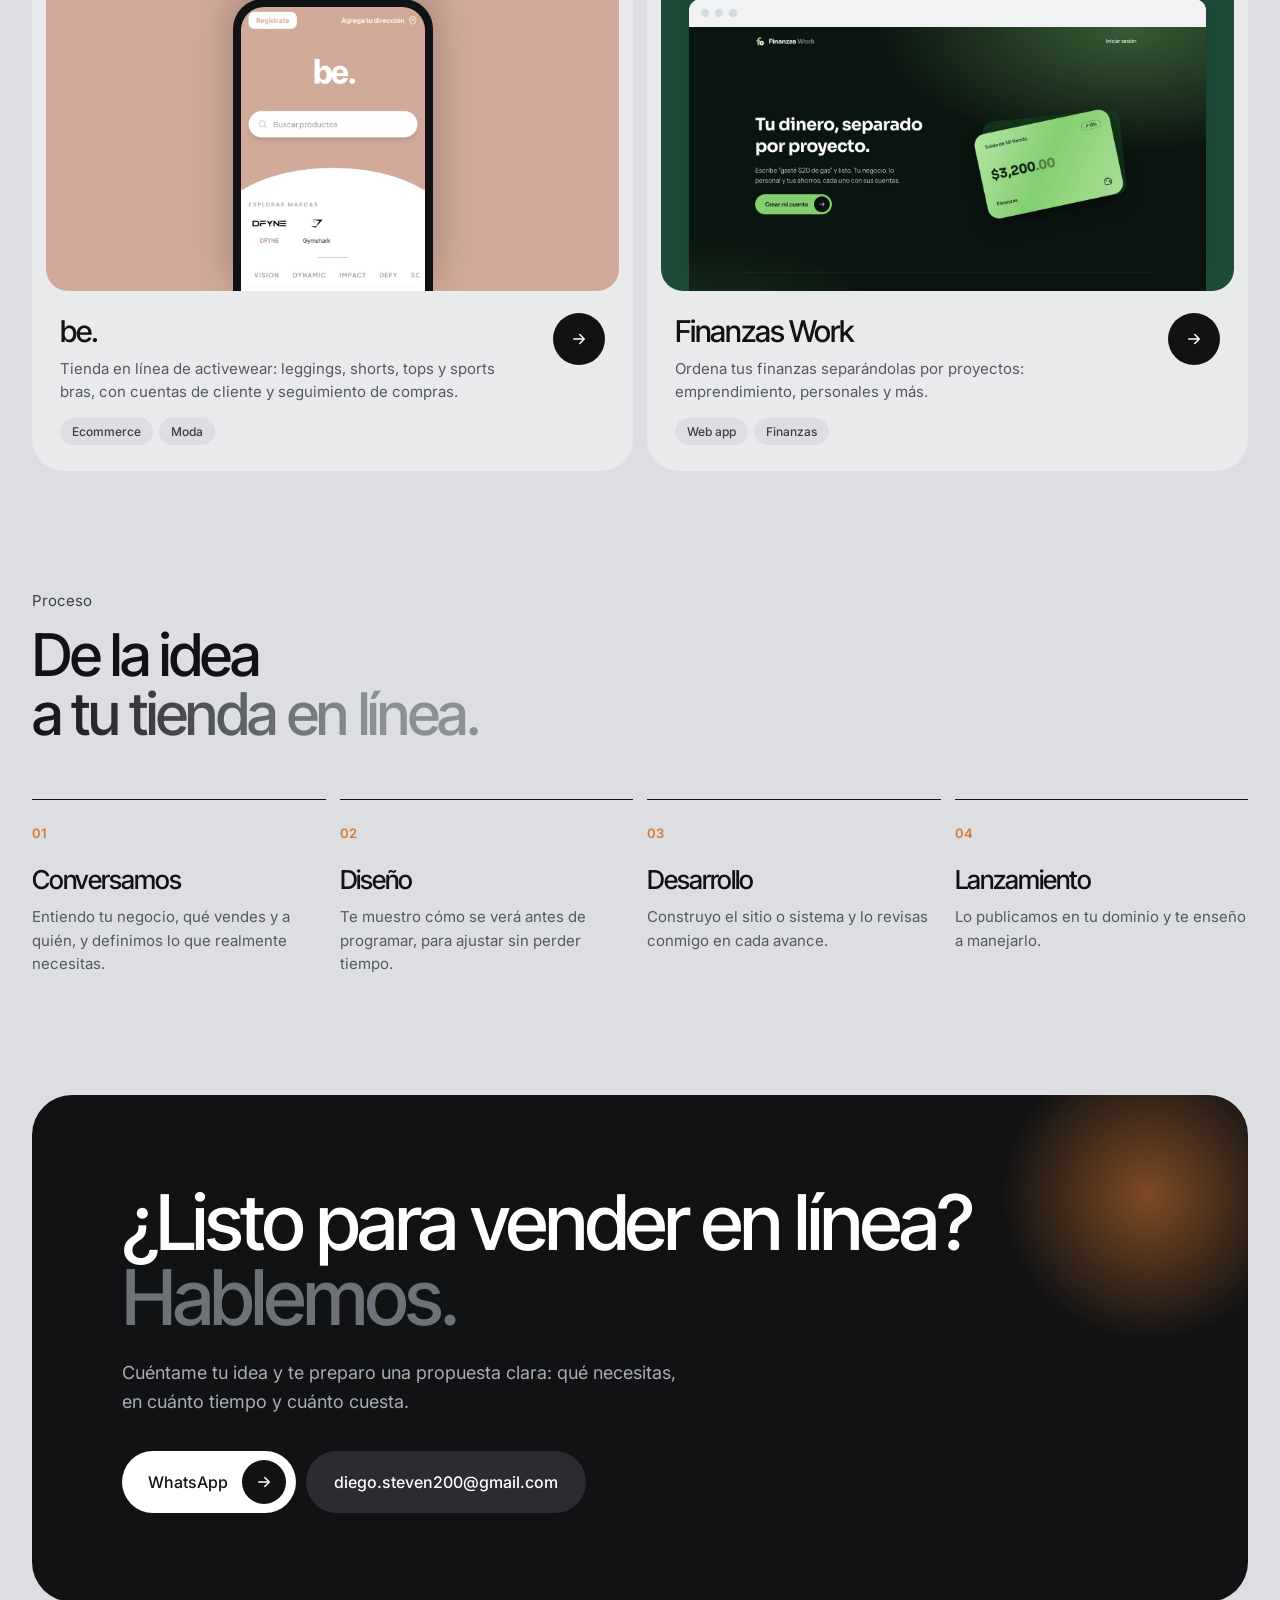
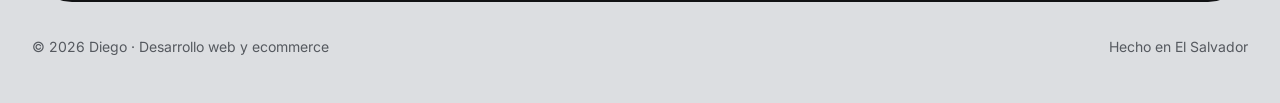
==== commit ee155f4c: "Sección de problemas con soluciones desplegables y fondo CREA" ====
--- a/index.html
+++ b/index.html
@@ -139,6 +139,29 @@
 
   footer{display:flex;flex-wrap:wrap;justify-content:space-between;gap:12px;padding:36px 0 48px;font-size:14px;color:#55595F}
 
+
+  /* ---------- Problemas ---------- */
+  .probs{list-style:none;margin:0;padding:0;display:grid;grid-template-columns:repeat(2,minmax(0,1fr));gap:44px 14px;align-items:start}
+  .prob{display:flex;flex-direction:column}
+  .prob-q{background:var(--card);box-shadow:0 1px 0 rgba(255,255,255,.7) inset;border-radius:28px;padding:30px 30px 46px;display:flex;flex-direction:column;gap:10px;transition:border-radius .2s}
+  .prob h3{font-weight:500;font-size:26px;line-height:1.1}
+  .prob p{font-size:15px;line-height:1.6;color:#55595F}
+  .tag-q,.tag-a{font-size:12px;font-weight:600;letter-spacing:.08em;text-transform:uppercase}
+  .tag-q{color:#7A7E84}
+  .tag-a{color:var(--accent)}
+  .prob-ar{align-self:center;width:56px;height:56px;margin:-28px 0 0;position:relative;z-index:1;border-radius:50%;background:var(--accent);color:#fff;display:flex;align-items:center;justify-content:center;box-shadow:0 8px 20px rgba(217,121,47,.35);transition:transform .2s,background .2s}
+  .prob-ar:hover{background:#C66A23}
+  .prob-ar svg{transition:transform .2s}
+  .prob-a{display:grid;grid-template-rows:0fr;margin-top:-28px;transition:grid-template-rows .25s ease}
+  .prob-a-clip{overflow:hidden;min-height:0}
+  .prob-a-in{background:var(--ink);color:#fff;border-radius:0 0 28px 28px;padding:42px 30px 22px;display:flex;flex-direction:column;gap:10px}
+  .prob-a p{color:#A9ADB3}
+  .prob-a a{padding-top:8px;font-size:15px;font-weight:500;color:#fff;align-self:flex-start;min-height:44px;display:flex;align-items:center}
+  .prob-a a:hover{color:var(--accent)}
+  .prob.open .prob-q{border-radius:28px 28px 0 0}
+  .prob.open .prob-a{grid-template-rows:1fr}
+  .prob.open .prob-ar svg{transform:rotate(180deg)}
+  @media (prefers-reduced-motion:reduce){.prob-a,.prob-ar svg,.prob-q{transition:none}}
 
   /* ---------- Tarjetas de proyecto ---------- */
   .shot.has-phone{justify-content:center;padding:28px 28px 0}
@@ -215,6 +238,13 @@
     .contact .ctas .pill{justify-content:space-between}
     .contact .ctas .pill-gray{justify-content:center;font-size:14px}
     footer{flex-direction:column;gap:6px}
+    .probs{grid-template-columns:1fr;gap:38px}
+    .prob-q{border-radius:22px;padding:22px 22px 38px}
+    .prob.open .prob-q{border-radius:22px 22px 0 0}
+    .prob-ar{width:48px;height:48px;margin-top:-24px}
+    .prob-a{margin-top:-24px}
+    .prob-a-in{border-radius:0 0 22px 22px;padding:36px 22px 16px}
+    .prob h3{font-size:22px}
   }
 </style>
 </head>
@@ -228,6 +258,7 @@
     </a>
     <nav class="menu" id="menu" aria-label="Principal">
       <a href="#inicio" class="active">Inicio</a>
+      <a href="#problemas">Problemas</a>
       <a href="#servicios">Servicios</a>
       <a href="#proyectos">Proyectos</a>
       <a href="#proceso">Proceso</a>
@@ -282,11 +313,43 @@
       </div>
     </div>
   </div>
-  <div class="wordmark" aria-hidden="true">DIEGO</div>
+  <div class="wordmark" aria-hidden="true">CREA</div>
 </section>
 
+<!-- ================= PROBLEMAS ================= -->
+<section class="block" id="problemas">
+  <div class="container">
+    <div class="sec-head">
+      <div><small>Problemas que resuelvo</small><h2>Lo que frena<br><span class="fade">a todo negocio.</span></h2></div>
+      <p>Casi todos los emprendimientos chocan con lo mismo. Así lo resuelvo con tecnología hecha a la medida.</p>
+    </div>
+    <ol class="probs">
+      <li class="prob">
+        <div class="prob-q"><span class="tag-q">Problema 01</span><h3>Los pedidos se pierden en WhatsApp</h3><p>Llegan por chat, se anotan en una libreta y al final nadie sabe qué está pagado, qué falta entregar o a quién se le olvidó responder.</p></div>
+        <button type="button" class="prob-ar" aria-expanded="false" aria-controls="sol-1" aria-label="Ver la solución"><svg width="20" height="20" viewBox="0 0 24 24" fill="none" stroke="currentColor" stroke-width="2" stroke-linecap="round" stroke-linejoin="round" aria-hidden="true"><path d="M12 5v14M6 13l6 6 6-6"/></svg></button>
+        <div class="prob-a" id="sol-1" inert><div class="prob-a-clip"><div class="prob-a-in"><span class="tag-a">La solución</span><h3>Una tienda en línea donde el cliente pide solo</h3><p>Cada pedido entra con sus datos y queda en un panel por estado: pendiente, confirmado, entregado. Ya no se pierde ninguno.</p><a href="proyectos/ambar.html">Así lo resolví en Ambar →</a></div></div></div>
+      </li>
+      <li class="prob">
+        <div class="prob-q"><span class="tag-q">Problema 02</span><h3>No sabes cuánto estás ganando</h3><p>El dinero del negocio y el personal se mezclan, y a fin de mes no sabes si ganaste o solo te movió dinero.</p></div>
+        <button type="button" class="prob-ar" aria-expanded="false" aria-controls="sol-2" aria-label="Ver la solución"><svg width="20" height="20" viewBox="0 0 24 24" fill="none" stroke="currentColor" stroke-width="2" stroke-linecap="round" stroke-linejoin="round" aria-hidden="true"><path d="M12 5v14M6 13l6 6 6-6"/></svg></button>
+        <div class="prob-a" id="sol-2" inert><div class="prob-a-clip"><div class="prob-a-in"><span class="tag-a">La solución</span><h3>Tus números claros, separados por proyecto</h3><p>Cada negocio lleva su propio saldo, ves lo que entró, lo que salió y en qué se fue, y anotas un gasto en segundos.</p><a href="proyectos/finanzas.html">Así lo resolví en Finanzas Work →</a></div></div></div>
+      </li>
+      <li class="prob">
+        <div class="prob-q"><span class="tag-q">Problema 03</span><h3>Vendes lo que ya no tienes</h3><p>El inventario está en la cabeza o en un Excel viejo: prometes producto agotado o se queda guardado lo que no se mueve.</p></div>
+        <button type="button" class="prob-ar" aria-expanded="false" aria-controls="sol-3" aria-label="Ver la solución"><svg width="20" height="20" viewBox="0 0 24 24" fill="none" stroke="currentColor" stroke-width="2" stroke-linecap="round" stroke-linejoin="round" aria-hidden="true"><path d="M12 5v14M6 13l6 6 6-6"/></svg></button>
+        <div class="prob-a" id="sol-3" inert><div class="prob-a-clip"><div class="prob-a-in"><span class="tag-a">La solución</span><h3>Inventario conectado a tus ventas</h3><p>Marcas qué hay en stock y qué es por encargo, ocultas lo agotado y ves cuáles son los productos más pedidos.</p><a href="proyectos/ambar.html">Así lo resolví en Ambar →</a></div></div></div>
+      </li>
+      <li class="prob">
+        <div class="prob-q"><span class="tag-q">Problema 04</span><h3>Coordinar a todos te consume el día</h3><p>Clientes, trabajadores y pagos se manejan a mano, por mensajes y llamadas, y todo depende de que tú estés pendiente.</p></div>
+        <button type="button" class="prob-ar" aria-expanded="false" aria-controls="sol-4" aria-label="Ver la solución"><svg width="20" height="20" viewBox="0 0 24 24" fill="none" stroke="currentColor" stroke-width="2" stroke-linecap="round" stroke-linejoin="round" aria-hidden="true"><path d="M12 5v14M6 13l6 6 6-6"/></svg></button>
+        <div class="prob-a" id="sol-4" inert><div class="prob-a-clip"><div class="prob-a-in"><span class="tag-a">La solución</span><h3>Una plataforma donde cada quien tiene su panel</h3><p>Clientes, colaboradores y administración entran con su rol; las solicitudes y los pagos quedan registrados y verificados.</p><a href="proyectos/hogareno.html">Así lo resolví en Hogareño →</a></div></div></div>
+      </li>
+    </ol>
+  </div>
+</section>
+
 <!-- ================= SERVICIOS ================= -->
-<section class="block" id="servicios">
+<section class="block" id="servicios" style="padding-top:0">
   <div class="container">
     <div class="sec-head">
       <div><small>Servicios</small><h2>Lo que construyo<br><span class="fade">para tu negocio.</span></h2></div>
@@ -454,6 +517,18 @@
   document.getElementById('next').onclick = () => show(s+1);
   show(0);
 
+  // Problemas: mostrar u ocultar la solución
+  document.querySelectorAll('.prob-ar').forEach(btn => {
+    btn.addEventListener('click', () => {
+      const li = btn.closest('.prob'), sol = document.getElementById(btn.getAttribute('aria-controls'));
+      const open = !li.classList.contains('open');
+      li.classList.toggle('open', open);
+      btn.setAttribute('aria-expanded', open);
+      btn.setAttribute('aria-label', open ? 'Ocultar la solución' : 'Ver la solución');
+      sol.inert = !open;
+    });
+  });
+
   // Toda la tarjeta abre la página del proyecto
   document.querySelectorAll('.proj').forEach(card => {
     const a = card.querySelector('a.go'); if(!a) return;
